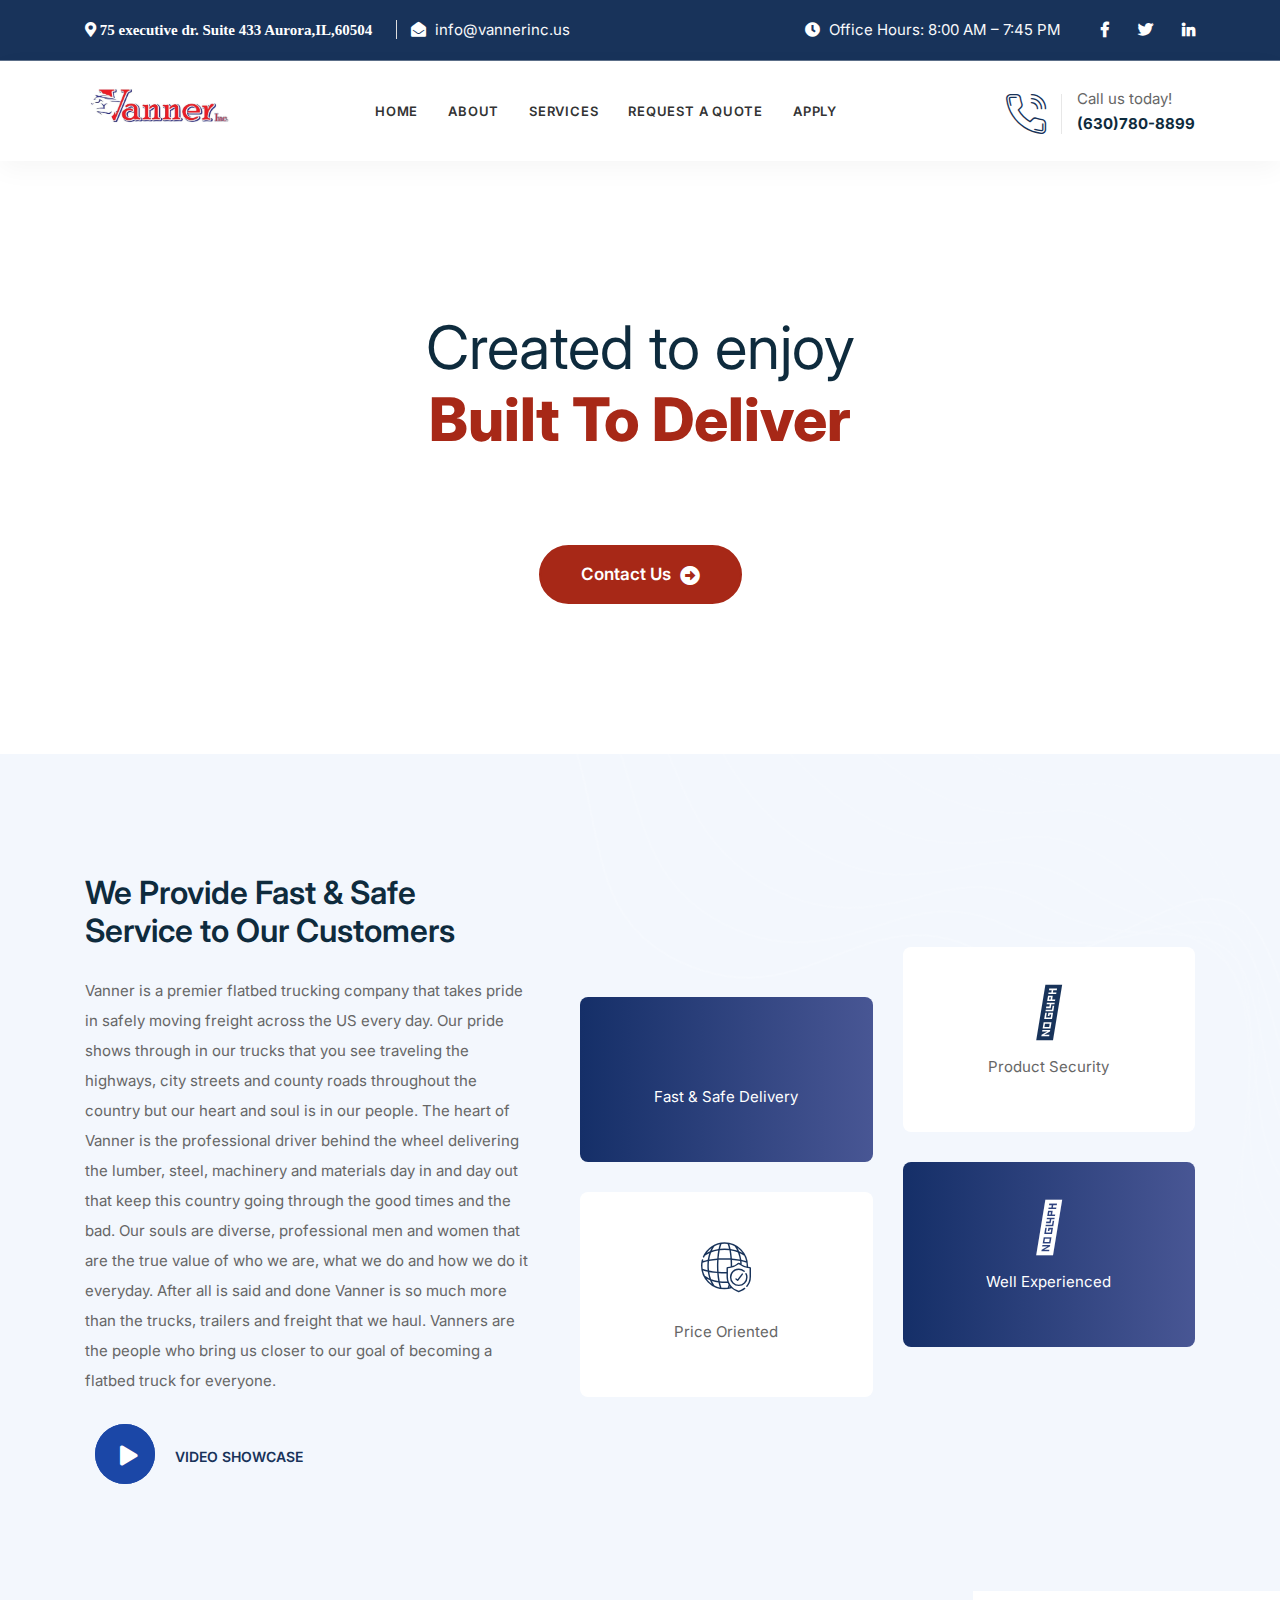
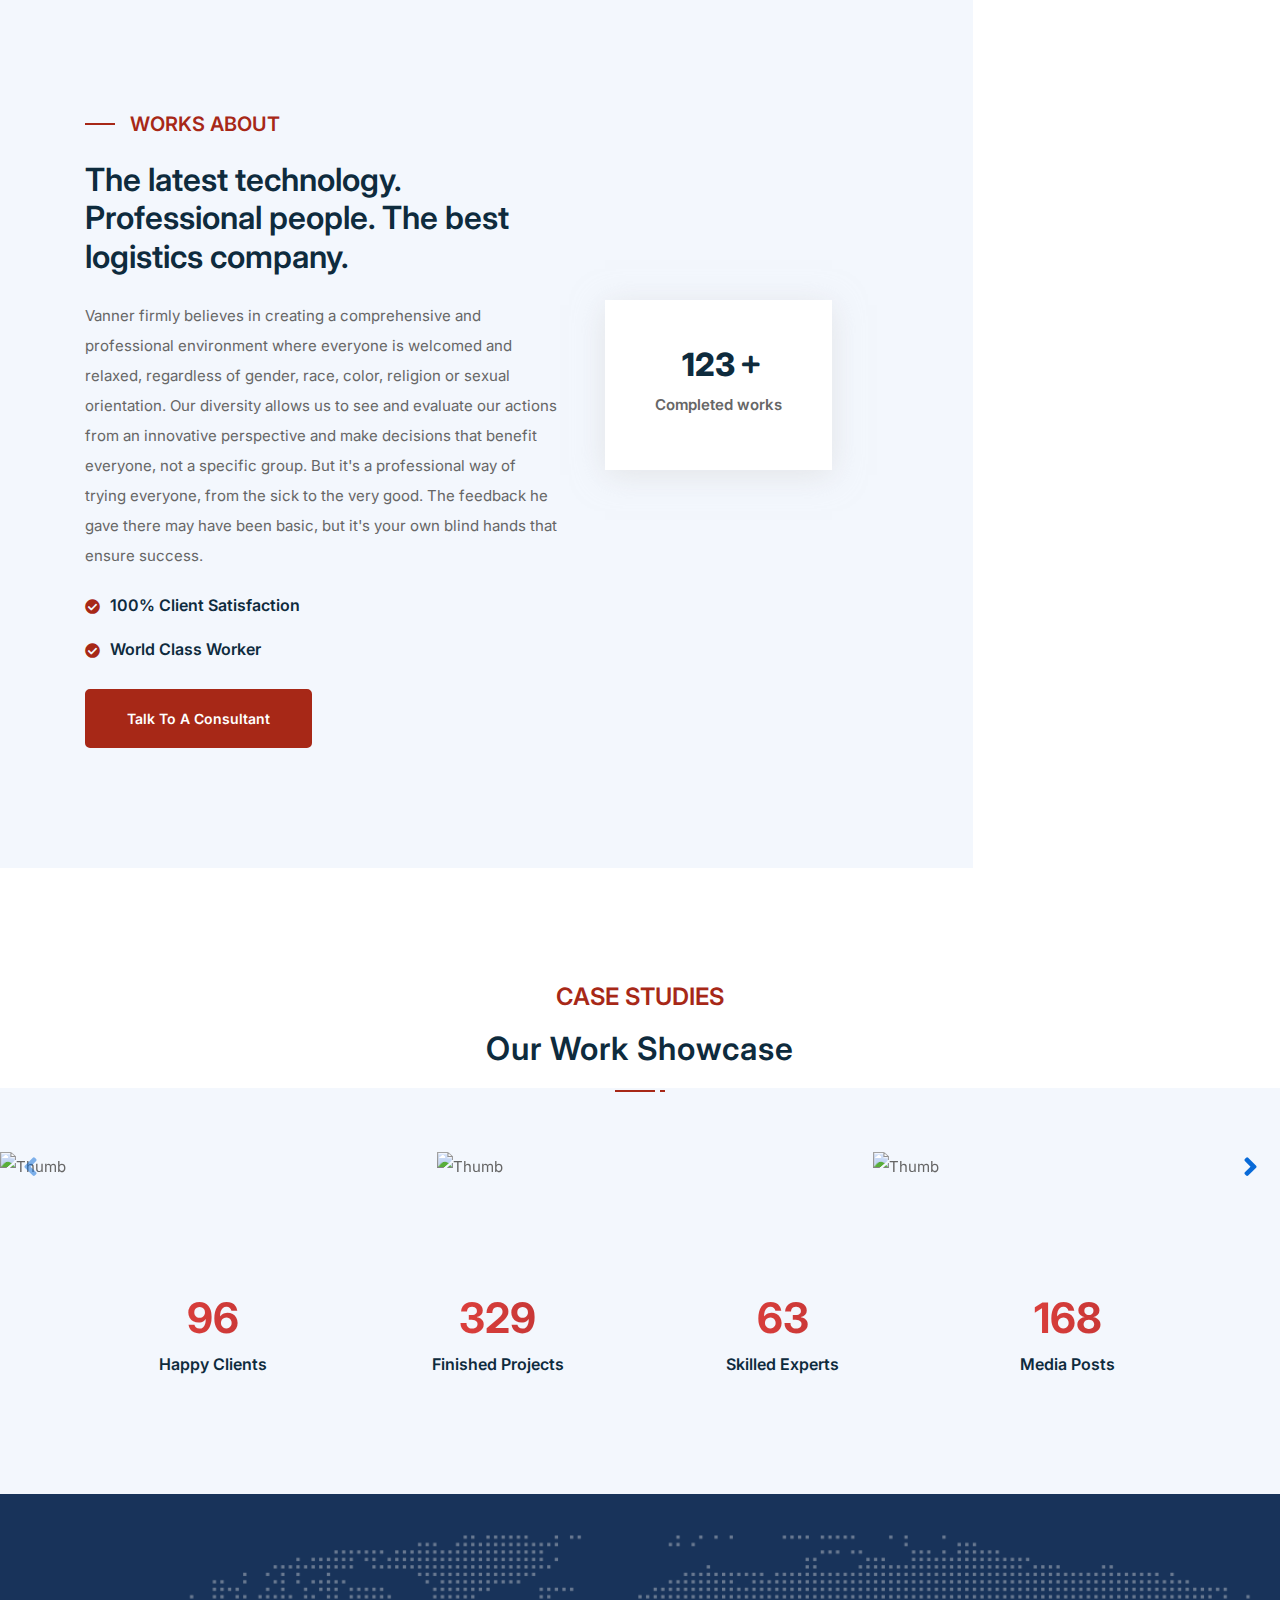
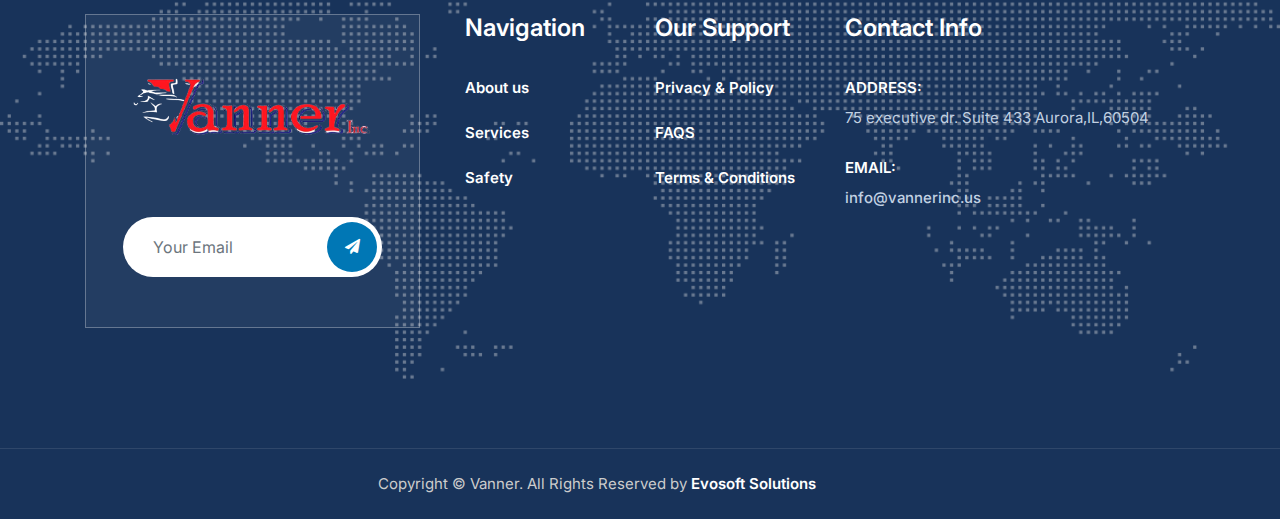
==== index.html @ 4e772a65 "footer" ====
<!DOCTYPE html>
<html lang="en">
  <head>
    <!-- ========== Meta Tags ========== -->
    <meta charset="utf-8" />
    <meta http-equiv="X-UA-Compatible" content="IE=edge" />
    <meta name="viewport" content="width=device-width, initial-scale=1" />
    <meta
      name="description"
      content="At Vanner, we are building long-term, fruitful partnerships that ensure the growth and progress of everyone. We offer plain contracts and leases that allow you to take ownership of your own well-maintained premium trucks and trailers."
    />

    <!-- ========== Page Title ========== -->
    <title>Vanner - Transport and Logistics</title>

    <!-- ========== Favicon Icon ========== -->
    <link
      rel="shortcut icon"
      href="/source/assets/img/favicon.jpg"
      type="image/x-icon"
    />

    <!-- Icons -->
    <script
      src="https://kit.fontawesome.com/0ca3153d0b.js"
      crossorigin="anonymous"
      defer
    ></script>

    <!-- ========== Start Stylesheet ========== -->
    <link href="/source/assets/css/bootstrap.min.css" rel="stylesheet" />
    <link href="/source/assets/css/font-awesome.min.css" rel="stylesheet" />
    <link href="/source/assets/css/themify-icons.css" rel="stylesheet" />
    <link href="/source/assets/css/flaticon-set.css" rel="stylesheet" />
    <link href="/source/assets/css/magnific-popup.css" rel="stylesheet" />
    <link href="/source/assets/css/owl.carousel.min.css" rel="stylesheet" />
    <link
      href="/source/assets/css/owl.theme.default.min.css"
      rel="stylesheet"
    />
    <link href="/source/assets/css/animate.css" rel="stylesheet" />
    <link href="/source/assets/css/bootsnav.css" rel="stylesheet" />
    <link href="/source/style.css" rel="stylesheet" />
    <link href="/source/assets/css/responsive.css" rel="stylesheet" />
    <!-- ========== End Stylesheet ========== -->

    <!-- HTML5 shim and Respond.js for IE8 support of HTML5 elements and media queries -->
    <!-- WARNING: Respond.js doesn't work if you view the page via file:// -->
    <!--[if lt IE 9]>
      <script src="assets/js/html5/html5shiv.min.js"></script>
      <script src="assets/js/html5/respond.min.js"></script>
    <![endif]-->
  </head>

  <body>
    <!-- Preloader Start -->
    <div class="se-pre-con"></div>
    <!-- Preloader Ends -->

    <!-- Start Header Top 
    ============================================= -->
    <div class="top-bar-area inc-pad bg-theme text-light">
      <div class="container">
        <div class="row align-center">
          <div class="col-lg-6 info">
            <ul>
              <li>
                <i class="fas fa-map-marker-alt">
                  75 executive dr. Suite 433 Aurora,IL,60504</i
                >
              </li>
              <li><i class="fas fa-envelope-open"></i> info@vannerinc.us</li>
            </ul>
          </div>
          <div class="col-lg-6 text-right item-flex">
            <div class="info">
              <ul>
                <li>
                  <i class="fas fa-clock"></i> Office Hours: 8:00 AM – 7:45 PM
                </li>
              </ul>
            </div>
            <div class="social">
              <ul>
                <li>
                  <a href="#">
                    <i class="fab fa-facebook-f"></i>
                  </a>
                </li>
                <li>
                  <a href="#">
                    <i class="fab fa-twitter"></i>
                  </a>
                </li>
                <li>
                  <a href="#">
                    <i class="fab fa-linkedin-in"></i>
                  </a>
                </li>
              </ul>
            </div>
          </div>
        </div>
      </div>
    </div>
    <!-- End Header Top -->

    <!-- Header 
    ============================================= -->
    <header id="home">
      <!-- Start Navigation -->
      <nav class="navbar navbar-default active-border navbar-sticky bootsnav">
        <div class="container">
          <!-- Start Atribute Navigation -->
          <div class="attr-nav inc-border">
            <ul>
              <li class="contact">
                <i class="flaticon-telephone"></i>
                <p>Call us today! <strong>(630)780-8899</strong></p>
              </li>
            </ul>
          </div>
          <!-- End Atribute Navigation -->

          <!-- Start Header Navigation -->
          <div class="navbar-header">
            <button
              type="button"
              class="navbar-toggle"
              data-toggle="collapse"
              data-target="#navbar-menu"
            >
              <i class="fa fa-bars"></i>
            </button>
            <a class="navbar-brand" href="index.html">
              <img
                width="150px"
                src="/source/assets/img/logo.jpg"
                class="logo"
                alt="Logo"
              />
            </a>
          </div>
          <!-- End Header Navigation -->

          <!-- Collect the nav links, forms, and other content for toggling -->
          <div class="collapse navbar-collapse" id="navbar-menu">
            <ul
              class="nav navbar-nav navbar-center"
              data-in="fadeInDown"
              data-out="fadeOutUp"
            >
              <li>
                <a href="#">Home</a>
              </li>
              <li>
                <a href="#">About</a>
              </li>
              <li>
                <a href="#">Services</a>
              </li>
              <li>
                <a href="#">Request A Quote</a>
              </li>
              <li>
                <a href="contact.html">Apply</a>
              </li>
            </ul>
          </div>
          <!-- /.navbar-collapse -->
        </div>
      </nav>
      <!-- End Navigation -->
    </header>
    <!-- End Header -->

    <!-- Start Banner 
    ============================================= -->
    <div class="banner-area header auto-height text-color bg-gray inc-shape">
      <div class="item">
        <div class="container">
          <div class="align-bottom">
            <div class="col-md-6 offset-md-3">
              <div class="content align-bottom">
                <h2 class="wow fadeInDown">
                  Created to enjoy
                  <strong>Built To Deliver</strong>
                </h2>
                <p class="wow fadeInLeft header--text">
                  The Best Transportation Solutions provider in US Coasts. This
                  is Vanner.
                </p>
                <a
                  class="btn circle btn-theme effect btn-md wow fadeInUp"
                  href="#"
                  >Contact Us <i class="fas fa-arrow-alt-circle-right"></i
                ></a>
              </div>
            </div>
          </div>
        </div>
      </div>
    </div>
    <!-- End Banner -->

    <!-- Star About Area
    ============================================= -->
    <!-- <div class="about-area inc-shape default-padding">
      <div class="container">
        <div class="row">
          <div class="col-lg-6">
            <div class="thumb">
              <img src="assets/img/800x600.png" alt="Thumb" />
              <img src="assets/img/800x600.png" alt="Thumb" />
              <div class="overlay">
                <div class="content">
                  <h4>20 years of experience</h4>
                </div>
              </div>
            </div>
          </div>
          <div class="col-lg-5 offset-lg-1 info">
            <h2>We Help IT Companies Scale Engineering Capacity</h2>
            <p>
              Dissuade ecstatic and properly saw entirely sir why laughter
              endeavor. In on my jointure horrible margaret suitable he followed
              speedily. Indeed vanity excuse or mr lovers of on. By offer scale
              an stuff. Blush be sorry no sight sang lose.
            </p>
            <ul>
              <li>
                <div class="icon">
                  <i class="flaticon-certification"></i>
                </div>
                <div class="info">
                  <h4>Certified Company</h4>
                  <p>
                    Assurance yet bed was improving furniture man. Distrusts
                    delighted she listening.
                  </p>
                </div>
              </li>
              <li>
                <div class="icon">
                  <i class="flaticon-award-star-with-olive-branches"></i>
                </div>
                <div class="info">
                  <h4>Award Ceremony</h4>
                  <p>
                    Assurance yet bed was improving furniture man. Distrusts
                    delighted she listening mrs extensive.
                  </p>
                </div>
              </li>
            </ul>
            <div class="author">
              <div class="signature">
                <img src="assets/img/signature.png" alt="signature" />
              </div>
              <div class="intro">
                <h5>Spark Moun</h5>
                <span>Chairman & Founder Techa</span>
              </div>
            </div>
          </div>
        </div>
      </div>
    </div> -->
    <!-- End About Area -->

    <!-- Start Features 
    ============================================= -->
    <div class="features-area overflow-hidden bg-gray default-padding">
      <!-- Fixed Shpae  -->
      <div class="fixed-shape shape left bottom">
        <img src="/source/assets/img/shape/3.png" alt="Shape" />
      </div>
      <!-- End Fixed Shpae  -->
      <div class="container">
        <div class="row align-center">
          <div class="col-lg-5 why-us">
            <h2>We Provide Fast & Safe Service to Our Customers</h2>
            <p>
              Vanner is a premier flatbed trucking company that takes pride in
              safely moving freight across the US every day. Our pride shows
              through in our trucks that you see traveling the highways, city
              streets and county roads throughout the country but our heart and
              soul is in our people. The heart of Vanner is the professional
              driver behind the wheel delivering the lumber, steel, machinery
              and materials day in and day out that keep this country going
              through the good times and the bad. Our souls are diverse,
              professional men and women that are the true value of who we are,
              what we do and how we do it everyday. After all is said and done
              Vanner is so much more than the trucks, trailers and freight that
              we haul. Vanners are the people who bring us closer to our goal of
              becoming a flatbed truck for everyone.
            </p>
            <a
              class="popup-youtube theme relative video-play-button"
              href="https://www.youtube.com/watch?v=owhuBrGIOsE"
            >
              <i class="fa fa-play"></i> <span>Video Showcase</span>
            </a>
          </div>
          <div class="col-lg-7 features-box text-center">
            <div class="row">
              <!-- Item Grid -->
              <div class="col-lg-6 col-md-6 item-grid">
                <!-- Single Item -->
                <div class="item">
                  <i class="fa-solid fa-car-side"></i>
                  <p>Fast & Safe Delivery</p>
                </div>
                <!-- End Single Item -->
                <!-- Single Item -->
                <div class="item">
                  <i class="flaticon-globe-grid"></i>
                  <p>Price Oriented</p>
                </div>
                <!-- End Single Item -->
              </div>
              <!-- End Item Grid -->

              <!-- Item Grid -->
              <div class="col-lg-6 col-md-6 item-grid">
                <!-- Single Item -->
                <div class="item">
                  <i class="fa-solid fa-lock"></i>
                  <p>Product Security</p>
                </div>
                <!-- End Single Item -->
                <!-- Single Item -->
                <div class="item">
                  <i class="fa-solid fa-thumbs-up"></i>
                  <p>Well Experienced</p>
                </div>
                <!-- End Single Item -->
              </div>
              <!-- End Item Grid -->
            </div>
          </div>
        </div>
      </div>
    </div>
    <!-- End Features Area -->

    <!-- Start Works About 
    ============================================= -->
    <div class="works-about-area overflow-hidden">
      <div class="container">
        <div class="works-about-items default-padding">
          <div class="row align-center">
            <div class="col-lg-6 info">
              <h5>Works About</h5>
              <h2>
                The latest technology. Professional people. The best logistics
                company.
              </h2>
              <p>
                Vanner firmly believes in creating a comprehensive and
                professional environment where everyone is welcomed and relaxed,
                regardless of gender, race, color, religion or sexual
                orientation. Our diversity allows us to see and evaluate our
                actions from an innovative perspective and make decisions that
                benefit everyone, not a specific group. But it's a professional
                way of trying everyone, from the sick to the very good. The
                feedback he gave there may have been basic, but it's your own
                blind hands that ensure success.
              </p>
              <ul>
                <li>
                  <h5>100% Client Satisfaction</h5>
                </li>
                <li>
                  <h5>World Class Worker</h5>
                </li>
              </ul>
              <a class="btn btn-theme effect btn-sm">Talk to a consultant</a>
            </div>
            <div class="col-lg-6">
              <div class="thumb">
                <img
                  src="https://images.pexels.com/photos/7006166/pexels-photo-7006166.jpeg?auto=compress&cs=tinysrgb&w=1260&h=750&dpr=1"
                  alt="Thumb"
                />
                <div class="fun-fact">
                  <div class="timer" data-to="875" data-speed="5000"></div>
                  <span class="medium">Completed works</span>
                </div>
              </div>
            </div>
          </div>
        </div>
      </div>
    </div>
    <!-- End Works About Area -->

    <!-- Start Quick Contact Area
    ============================================= -->
    <!-- <div class="quick-contact-area half-bg default-padding-top">
      <div class="container">
        <div
          class="quick-contact-items shadow dark bg-cover text-light"
          style="background-image: url(/source/assets/img/2440x1578.png)"
        >
          <div class="row align-center">
            <div class="col-lg-8">
              <h5>Need help?</h5>
              <h2>
                Easy solutions for all <strong>difficult IT problems</strong>,
                keep business safe & ensure high availability.
              </h2>
            </div>
            <div class="col-lg-4 text-right">
              <a class="btn btn-light effect btn-md">Contact Us</a>
            </div>
          </div>
        </div>
      </div>
    </div> -->
    <!-- End Quick Contact Area -->

    <!-- Start Case Studies Area
    ============================================= -->
    <div class="case-studies-area half-bg default-padding-top">
      <div class="container">
        <div class="row">
          <div class="col-lg-8 offset-lg-2">
            <div class="site-heading text-center">
              <h4>Case Studies</h4>
              <h2>Our Work Showcase</h2>
            </div>
          </div>
        </div>
      </div>
      <div class="container-fill">
        <div class="case-carousel owl-carousel owl-theme">
          <div class="item">
            <div class="thumb">
              <img
                src="https://images.pexels.com/photos/7541350/pexels-photo-7541350.jpeg?auto=compress&cs=tinysrgb&w=1600"
                alt="Thumb"
              />
            </div>
          </div>

          <div class="item">
            <div class="thumb">
              <img
                src="https://images.pexels.com/photos/7006144/pexels-photo-7006144.jpeg?auto=compress&cs=tinysrgb&w=1260&h=750&dpr=1"
                alt="Thumb"
              />
            </div>
          </div>

          <div class="item">
            <div class="thumb">
              <img
                src="https://images.pexels.com/photos/6720551/pexels-photo-6720551.jpeg?auto=compress&cs=tinysrgb&w=1600"
                alt="Thumb"
              />
            </div>
          </div>

          <div class="item">
            <div class="thumb">
              <img
                src="https://images.pexels.com/photos/7019604/pexels-photo-7019604.jpeg?auto=compress&cs=tinysrgb&w=1260&h=750&dpr=1"
                alt="Thumb"
              />
            </div>
          </div>
        </div>
      </div>
    </div>
    <!-- End Case Studies Area -->

    <!-- Start Fun Factor Area
    ============================================= -->
    <div class="fun-factor-area overflow-hidden">
      <div class="container">
        <div class="fun-fact-items default-padding text-center">
          <div class="row">
            <div class="col-lg-3 col-md-6 item">
              <div class="fun-fact">
                <div class="timer" data-to="687" data-speed="5000">687</div>
                <span class="medium">Happy Clients</span>
              </div>
            </div>
            <div class="col-lg-3 col-md-6 item">
              <div class="fun-fact">
                <div class="timer" data-to="2348" data-speed="5000">2348</div>
                <span class="medium">Finished Projects</span>
              </div>
            </div>
            <div class="col-lg-3 col-md-6 item">
              <div class="fun-fact">
                <div class="timer" data-to="450" data-speed="5000">450</div>
                <span class="medium">Skilled Experts</span>
              </div>
            </div>
            <div class="col-lg-3 col-md-6 item">
              <div class="fun-fact">
                <div class="timer" data-to="1200" data-speed="5000">1200</div>
                <span class="medium">Media Posts</span>
              </div>
            </div>
          </div>
        </div>
      </div>
    </div>
    <!-- End Fun Factor Area -->

    <!-- Start Footer 
    ============================================= -->
    <footer class="bg-dark text-light">
      <!-- Fixed Shape -->
      <div class="fixed-shape">
        <img src="/source/assets/img/map.svg" alt="Shape" />
      </div>
      <!-- Fixed Shape -->
      <div class="container">
        <div class="f-items default-padding">
          <div class="row">
            <div class="col-lg-4 col-md-6 item">
              <div class="f-item about">
                <img src="/source/assets/img/remove-bg-logo.png" alt="Logo" />
                <form action="#">
                  <input
                    type="email"
                    placeholder="Your Email"
                    class="form-control"
                    name="email"
                  />
                  <button type="submit">
                    <i class="fa fa-paper-plane"></i>
                  </button>
                </form>
              </div>
            </div>
            <div class="col-lg-2 col-md-6 item">
              <div class="f-item link">
                <h4 class="widget-title">Navigation</h4>
                <ul>
                  <li>
                    <a href="#">About us</a>
                  </li>
                  <li>
                    <a href="#">Services</a>
                  </li>
                  <li>
                    <a href="#">Safety</a>
                  </li>
                </ul>
              </div>
            </div>
            <div class="col-lg-2 col-md-6 item">
              <div class="f-item link">
                <h4 class="widget-title">Our Support</h4>
                <ul>
                  <li>
                    <a href="#">Privacy & Policy</a>
                  </li>
                  <li>
                    <a href="#">FAQS</a>
                  </li>
                  <li>
                    <a href="#">Terms & Conditions</a>
                  </li>
                </ul>
              </div>
            </div>

            <div class="col-lg-4 col-md-6 item">
              <div class="f-item">
                <h4 class="widget-title">Contact Info</h4>
                <div class="address">
                  <ul>
                    <li>
                      <strong>Address:</strong>
                      75 executive dr. Suite 433 Aurora,IL,60504
                    </li>
                    <li>
                      <strong>Email:</strong>
                      <a href="mailto:info@validtheme.com">
                        info@vannerinc.us</a
                      >
                    </li>
                  </ul>
                </div>
              </div>
            </div>
          </div>
        </div>
      </div>
      <!-- Start Footer Bottom -->
      <div class="footer-bottom">
        <div class="container">
          <div class="podfooter">
            <div class="col-md-6 offset-md-3">
              <p>
                Copyright &copy;  Vanner. All Rights Reserved by  <a target="_blank" href="https://evosoft-solutions.com/">Evosoft Solutions</a>
              </p>
            </div>
          </div>
        </div>
      </div>
      <!-- End Footer Bottom -->
    </footer>
    <!-- End Footer -->

    <!-- jQuery Frameworks
    ============================================= -->
    <script src="/source/assets/js/jquery-1.12.4.min.js"></script>
    <script src="/source/assets/js/popper.min.js"></script>
    <script src="/source/assets/js/bootstrap.min.js"></script>
    <script src="/source/assets/js/equal-height.min.js"></script>
    <script src="/source/assets/js/jquery.appear.js"></script>
    <script src="/source/assets/js/jquery.easing.min.js"></script>
    <script src="/source/assets/js/jquery.magnific-popup.min.js"></script>
    <script src="/source/assets/js/modernizr.custom.13711.js"></script>
    <script src="/source/assets/js/owl.carousel.min.js"></script>
    <script src="/source/assets/js/wow.min.js"></script>
    <script src="/source/assets/js/progress-bar.min.js"></script>
    <script src="/source/assets/js/isotope.pkgd.min.js"></script>
    <script src="/source/assets/js/imagesloaded.pkgd.min.js"></script>
    <script src="/source/assets/js/count-to.js"></script>
    <script src="/source/assets/js/YTPlayer.min.js"></script>
    <script src="/source/assets/js/jquery.nice-select.min.js"></script>
    <script src="/source/assets/js/bootsnav.js"></script>
    <script src="/source/assets/js/main.js"></script>
  </body>
</html>
---- source/assets/css/themify-icons.css ----
@font-face {
	font-family: 'themify';
	src:url('../fonts/themify.eot?-fvbane');
	src:url('../fonts/themify.eot?#iefix-fvbane') format('embedded-opentype'),
		url('../fonts/themify.woff?-fvbane') format('woff'),
		url('../fonts/themify.ttf?-fvbane') format('truetype'),
		url('../fonts/themify.svg?-fvbane#themify') format('svg');
	font-weight: normal;
	font-style: normal;
}

[class^="ti-"], [class*=" ti-"] {
	font-family: 'themify';
	speak: none;
	font-style: normal;
	font-weight: normal;
	font-variant: normal;
	text-transform: none;
	line-height: 1;

	/* Better Font Rendering =========== */
	-webkit-font-smoothing: antialiased;
	-moz-osx-font-smoothing: grayscale;
}

.ti-wand:before {
	content: "\e600";
}
.ti-volume:before {
	content: "\e601";
}
.ti-user:before {
	content: "\e602";
}
.ti-unlock:before {
	content: "\e603";
}
.ti-unlink:before {
	content: "\e604";
}
.ti-trash:before {
	content: "\e605";
}
.ti-thought:before {
	content: "\e606";
}
.ti-target:before {
	content: "\e607";
}
.ti-tag:before {
	content: "\e608";
}
.ti-tablet:before {
	content: "\e609";
}
.ti-star:before {
	content: "\e60a";
}
.ti-spray:before {
	content: "\e60b";
}
.ti-signal:before {
	content: "\e60c";
}
.ti-shopping-cart:before {
	content: "\e60d";
}
.ti-shopping-cart-full:before {
	content: "\e60e";
}
.ti-settings:before {
	content: "\e60f";
}
.ti-search:before {
	content: "\e610";
}
.ti-zoom-in:before {
	content: "\e611";
}
.ti-zoom-out:before {
	content: "\e612";
}
.ti-cut:before {
	content: "\e613";
}
.ti-ruler:before {
	content: "\e614";
}
.ti-ruler-pencil:before {
	content: "\e615";
}
.ti-ruler-alt:before {
	content: "\e616";
}
.ti-bookmark:before {
	content: "\e617";
}
.ti-bookmark-alt:before {
	content: "\e618";
}
.ti-reload:before {
	content: "\e619";
}
.ti-plus:before {
	content: "\e61a";
}
.ti-pin:before {
	content: "\e61b";
}
.ti-pencil:before {
	content: "\e61c";
}
.ti-pencil-alt:before {
	content: "\e61d";
}
.ti-paint-roller:before {
	content: "\e61e";
}
.ti-paint-bucket:before {
	content: "\e61f";
}
.ti-na:before {
	content: "\e620";
}
.ti-mobile:before {
	content: "\e621";
}
.ti-minus:before {
	content: "\e622";
}
.ti-medall:before {
	content: "\e623";
}
.ti-medall-alt:before {
	content: "\e624";
}
.ti-marker:before {
	content: "\e625";
}
.ti-marker-alt:before {
	content: "\e626";
}
.ti-arrow-up:before {
	content: "\e627";
}
.ti-arrow-right:before {
	content: "\e628";
}
.ti-arrow-left:before {
	content: "\e629";
}
.ti-arrow-down:before {
	content: "\e62a";
}
.ti-lock:before {
	content: "\e62b";
}
.ti-location-arrow:before {
	content: "\e62c";
}
.ti-link:before {
	content: "\e62d";
}
.ti-layout:before {
	content: "\e62e";
}
.ti-layers:before {
	content: "\e62f";
}
.ti-layers-alt:before {
	content: "\e630";
}
.ti-key:before {
	content: "\e631";
}
.ti-import:before {
	content: "\e632";
}
.ti-image:before {
	content: "\e633";
}
.ti-heart:before {
	content: "\e634";
}
.ti-heart-broken:before {
	content: "\e635";
}
.ti-hand-stop:before {
	content: "\e636";
}
.ti-hand-open:before {
	content: "\e637";
}
.ti-hand-drag:before {
	content: "\e638";
}
.ti-folder:before {
	content: "\e639";
}
.ti-flag:before {
	content: "\e63a";
}
.ti-flag-alt:before {
	content: "\e63b";
}
.ti-flag-alt-2:before {
	content: "\e63c";
}
.ti-eye:before {
	content: "\e63d";
}
.ti-export:before {
	content: "\e63e";
}
.ti-exchange-vertical:before {
	content: "\e63f";
}
.ti-desktop:before {
	content: "\e640";
}
.ti-cup:before {
	content: "\e641";
}
.ti-crown:before {
	content: "\e642";
}
.ti-comments:before {
	content: "\e643";
}
.ti-comment:before {
	content: "\e644";
}
.ti-comment-alt:before {
	content: "\e645";
}
.ti-close:before {
	content: "\e646";
}
.ti-clip:before {
	content: "\e647";
}
.ti-angle-up:before {
	content: "\e648";
}
.ti-angle-right:before {
	content: "\e649";
}
.ti-angle-left:before {
	content: "\e64a";
}
.ti-angle-down:before {
	content: "\e64b";
}
.ti-check:before {
	content: "\e64c";
}
.ti-check-box:before {
	content: "\e64d";
}
.ti-camera:before {
	content: "\e64e";
}
.ti-announcement:before {
	content: "\e64f";
}
.ti-brush:before {
	content: "\e650";
}
.ti-briefcase:before {
	content: "\e651";
}
.ti-bolt:before {
	content: "\e652";
}
.ti-bolt-alt:before {
	content: "\e653";
}
.ti-blackboard:before {
	content: "\e654";
}
.ti-bag:before {
	content: "\e655";
}
.ti-move:before {
	content: "\e656";
}
.ti-arrows-vertical:before {
	content: "\e657";
}
.ti-arrows-horizontal:before {
	content: "\e658";
}
.ti-fullscreen:before {
	content: "\e659";
}
.ti-arrow-top-right:before {
	content: "\e65a";
}
.ti-arrow-top-left:before {
	content: "\e65b";
}
.ti-arrow-circle-up:before {
	content: "\e65c";
}
.ti-arrow-circle-right:before {
	content: "\e65d";
}
.ti-arrow-circle-left:before {
	content: "\e65e";
}
.ti-arrow-circle-down:before {
	content: "\e65f";
}
.ti-angle-double-up:before {
	content: "\e660";
}
.ti-angle-double-right:before {
	content: "\e661";
}
.ti-angle-double-left:before {
	content: "\e662";
}
.ti-angle-double-down:before {
	content: "\e663";
}
.ti-zip:before {
	content: "\e664";
}
.ti-world:before {
	content: "\e665";
}
.ti-wheelchair:before {
	content: "\e666";
}
.ti-view-list:before {
	content: "\e667";
}
.ti-view-list-alt:before {
	content: "\e668";
}
.ti-view-grid:before {
	content: "\e669";
}
.ti-uppercase:before {
	content: "\e66a";
}
.ti-upload:before {
	content: "\e66b";
}
.ti-underline:before {
	content: "\e66c";
}
.ti-truck:before {
	content: "\e66d";
}
.ti-timer:before {
	content: "\e66e";
}
.ti-ticket:before {
	content: "\e66f";
}
.ti-thumb-up:before {
	content: "\e670";
}
.ti-thumb-down:before {
	content: "\e671";
}
.ti-text:before {
	content: "\e672";
}
.ti-stats-up:before {
	content: "\e673";
}
.ti-stats-down:before {
	content: "\e674";
}
.ti-split-v:before {
	content: "\e675";
}
.ti-split-h:before {
	content: "\e676";
}
.ti-smallcap:before {
	content: "\e677";
}
.ti-shine:before {
	content: "\e678";
}
.ti-shift-right:before {
	content: "\e679";
}
.ti-shift-left:before {
	content: "\e67a";
}
.ti-shield:before {
	content: "\e67b";
}
.ti-notepad:before {
	content: "\e67c";
}
.ti-server:before {
	content: "\e67d";
}
.ti-quote-right:before {
	content: "\e67e";
}
.ti-quote-left:before {
	content: "\e67f";
}
.ti-pulse:before {
	content: "\e680";
}
.ti-printer:before {
	content: "\e681";
}
.ti-power-off:before {
	content: "\e682";
}
.ti-plug:before {
	content: "\e683";
}
.ti-pie-chart:before {
	content: "\e684";
}
.ti-paragraph:before {
	content: "\e685";
}
.ti-panel:before {
	content: "\e686";
}
.ti-package:before {
	content: "\e687";
}
.ti-music:before {
	content: "\e688";
}
.ti-music-alt:before {
	content: "\e689";
}
.ti-mouse:before {
	content: "\e68a";
}
.ti-mouse-alt:before {
	content: "\e68b";
}
.ti-money:before {
	content: "\e68c";
}
.ti-microphone:before {
	content: "\e68d";
}
.ti-menu:before {
	content: "\e68e";
}
.ti-menu-alt:before {
	content: "\e68f";
}
.ti-map:before {
	content: "\e690";
}
.ti-map-alt:before {
	content: "\e691";
}
.ti-loop:before {
	content: "\e692";
}
.ti-location-pin:before {
	content: "\e693";
}
.ti-list:before {
	content: "\e694";
}
.ti-light-bulb:before {
	content: "\e695";
}
.ti-Italic:before {
	content: "\e696";
}
.ti-info:before {
	content: "\e697";
}
.ti-infinite:before {
	content: "\e698";
}
.ti-id-badge:before {
	content: "\e699";
}
.ti-hummer:before {
	content: "\e69a";
}
.ti-home:before {
	content: "\e69b";
}
.ti-help:before {
	content: "\e69c";
}
.ti-headphone:before {
	content: "\e69d";
}
.ti-harddrives:before {
	content: "\e69e";
}
.ti-harddrive:before {
	content: "\e69f";
}
.ti-gift:before {
	content: "\e6a0";
}
.ti-game:before {
	content: "\e6a1";
}
.ti-filter:before {
	content: "\e6a2";
}
.ti-files:before {
	content: "\e6a3";
}
.ti-file:before {
	content: "\e6a4";
}
.ti-eraser:before {
	content: "\e6a5";
}
.ti-envelope:before {
	content: "\e6a6";
}
.ti-download:before {
	content: "\e6a7";
}
.ti-direction:before {
	content: "\e6a8";
}
.ti-direction-alt:before {
	content: "\e6a9";
}
.ti-dashboard:before {
	content: "\e6aa";
}
.ti-control-stop:before {
	content: "\e6ab";
}
.ti-control-shuffle:before {
	content: "\e6ac";
}
.ti-control-play:before {
	content: "\e6ad";
}
.ti-control-pause:before {
	content: "\e6ae";
}
.ti-control-forward:before {
	content: "\e6af";
}
.ti-control-backward:before {
	content: "\e6b0";
}
.ti-cloud:before {
	content: "\e6b1";
}
.ti-cloud-up:before {
	content: "\e6b2";
}
.ti-cloud-down:before {
	content: "\e6b3";
}
.ti-clipboard:before {
	content: "\e6b4";
}
.ti-car:before {
	content: "\e6b5";
}
.ti-calendar:before {
	content: "\e6b6";
}
.ti-book:before {
	content: "\e6b7";
}
.ti-bell:before {
	content: "\e6b8";
}
.ti-basketball:before {
	content: "\e6b9";
}
.ti-bar-chart:before {
	content: "\e6ba";
}
.ti-bar-chart-alt:before {
	content: "\e6bb";
}
.ti-back-right:before {
	content: "\e6bc";
}
.ti-back-left:before {
	content: "\e6bd";
}
.ti-arrows-corner:before {
	content: "\e6be";
}
.ti-archive:before {
	content: "\e6bf";
}
.ti-anchor:before {
	content: "\e6c0";
}
.ti-align-right:before {
	content: "\e6c1";
}
.ti-align-left:before {
	content: "\e6c2";
}
.ti-align-justify:before {
	content: "\e6c3";
}
.ti-align-center:before {
	content: "\e6c4";
}
.ti-alert:before {
	content: "\e6c5";
}
.ti-alarm-clock:before {
	content: "\e6c6";
}
.ti-agenda:before {
	content: "\e6c7";
}
.ti-write:before {
	content: "\e6c8";
}
.ti-window:before {
	content: "\e6c9";
}
.ti-widgetized:before {
	content: "\e6ca";
}
.ti-widget:before {
	content: "\e6cb";
}
.ti-widget-alt:before {
	content: "\e6cc";
}
.ti-wallet:before {
	content: "\e6cd";
}
.ti-video-clapper:before {
	content: "\e6ce";
}
.ti-video-camera:before {
	content: "\e6cf";
}
.ti-vector:before {
	content: "\e6d0";
}
.ti-themify-logo:before {
	content: "\e6d1";
}
.ti-themify-favicon:before {
	content: "\e6d2";
}
.ti-themify-favicon-alt:before {
	content: "\e6d3";
}
.ti-support:before {
	content: "\e6d4";
}
.ti-stamp:before {
	content: "\e6d5";
}
.ti-split-v-alt:before {
	content: "\e6d6";
}
.ti-slice:before {
	content: "\e6d7";
}
.ti-shortcode:before {
	content: "\e6d8";
}
.ti-shift-right-alt:before {
	content: "\e6d9";
}
.ti-shift-left-alt:before {
	content: "\e6da";
}
.ti-ruler-alt-2:before {
	content: "\e6db";
}
.ti-receipt:before {
	content: "\e6dc";
}
.ti-pin2:before {
	content: "\e6dd";
}
.ti-pin-alt:before {
	content: "\e6de";
}
.ti-pencil-alt2:before {
	content: "\e6df";
}
.ti-palette:before {
	content: "\e6e0";
}
.ti-more:before {
	content: "\e6e1";
}
.ti-more-alt:before {
	content: "\e6e2";
}
.ti-microphone-alt:before {
	content: "\e6e3";
}
.ti-magnet:before {
	content: "\e6e4";
}
.ti-line-double:before {
	content: "\e6e5";
}
.ti-line-dotted:before {
	content: "\e6e6";
}
.ti-line-dashed:before {
	content: "\e6e7";
}
.ti-layout-width-full:before {
	content: "\e6e8";
}
.ti-layout-width-default:before {
	content: "\e6e9";
}
.ti-layout-width-default-alt:before {
	content: "\e6ea";
}
.ti-layout-tab:before {
	content: "\e6eb";
}
.ti-layout-tab-window:before {
	content: "\e6ec";
}
.ti-layout-tab-v:before {
	content: "\e6ed";
}
.ti-layout-tab-min:before {
	content: "\e6ee";
}
.ti-layout-slider:before {
	content: "\e6ef";
}
.ti-layout-slider-alt:before {
	content: "\e6f0";
}
.ti-layout-sidebar-right:before {
	content: "\e6f1";
}
.ti-layout-sidebar-none:before {
	content: "\e6f2";
}
.ti-layout-sidebar-left:before {
	content: "\e6f3";
}
.ti-layout-placeholder:before {
	content: "\e6f4";
}
.ti-layout-menu:before {
	content: "\e6f5";
}
.ti-layout-menu-v:before {
	content: "\e6f6";
}
.ti-layout-menu-separated:before {
	content: "\e6f7";
}
.ti-layout-menu-full:before {
	content: "\e6f8";
}
.ti-layout-media-right-alt:before {
	content: "\e6f9";
}
.ti-layout-media-right:before {
	content: "\e6fa";
}
.ti-layout-media-overlay:before {
	content: "\e6fb";
}
.ti-layout-media-overlay-alt:before {
	content: "\e6fc";
}
.ti-layout-media-overlay-alt-2:before {
	content: "\e6fd";
}
.ti-layout-media-left-alt:before {
	content: "\e6fe";
}
.ti-layout-media-left:before {
	content: "\e6ff";
}
.ti-layout-media-center-alt:before {
	content: "\e700";
}
.ti-layout-media-center:before {
	content: "\e701";
}
.ti-layout-list-thumb:before {
	content: "\e702";
}
.ti-layout-list-thumb-alt:before {
	content: "\e703";
}
.ti-layout-list-post:before {
	content: "\e704";
}
.ti-layout-list-large-image:before {
	content: "\e705";
}
.ti-layout-line-solid:before {
	content: "\e706";
}
.ti-layout-grid4:before {
	content: "\e707";
}
.ti-layout-grid3:before {
	content: "\e708";
}
.ti-layout-grid2:before {
	content: "\e709";
}
.ti-layout-grid2-thumb:before {
	content: "\e70a";
}
.ti-layout-cta-right:before {
	content: "\e70b";
}
.ti-layout-cta-left:before {
	content: "\e70c";
}
.ti-layout-cta-center:before {
	content: "\e70d";
}
.ti-layout-cta-btn-right:before {
	content: "\e70e";
}
.ti-layout-cta-btn-left:before {
	content: "\e70f";
}
.ti-layout-column4:before {
	content: "\e710";
}
.ti-layout-column3:before {
	content: "\e711";
}
.ti-layout-column2:before {
	content: "\e712";
}
.ti-layout-accordion-separated:before {
	content: "\e713";
}
.ti-layout-accordion-merged:before {
	content: "\e714";
}
.ti-layout-accordion-list:before {
	content: "\e715";
}
.ti-ink-pen:before {
	content: "\e716";
}
.ti-info-alt:before {
	content: "\e717";
}
.ti-help-alt:before {
	content: "\e718";
}
.ti-headphone-alt:before {
	content: "\e719";
}
.ti-hand-point-up:before {
	content: "\e71a";
}
.ti-hand-point-right:before {
	content: "\e71b";
}
.ti-hand-point-left:before {
	content: "\e71c";
}
.ti-hand-point-down:before {
	content: "\e71d";
}
.ti-gallery:before {
	content: "\e71e";
}
.ti-face-smile:before {
	content: "\e71f";
}
.ti-face-sad:before {
	content: "\e720";
}
.ti-credit-card:before {
	content: "\e721";
}
.ti-control-skip-forward:before {
	content: "\e722";
}
.ti-control-skip-backward:before {
	content: "\e723";
}
.ti-control-record:before {
	content: "\e724";
}
.ti-control-eject:before {
	content: "\e725";
}
.ti-comments-smiley:before {
	content: "\e726";
}
.ti-brush-alt:before {
	content: "\e727";
}
.ti-youtube:before {
	content: "\e728";
}
.ti-vimeo:before {
	content: "\e729";
}
.ti-twitter:before {
	content: "\e72a";
}
.ti-time:before {
	content: "\e72b";
}
.ti-tumblr:before {
	content: "\e72c";
}
.ti-skype:before {
	content: "\e72d";
}
.ti-share:before {
	content: "\e72e";
}
.ti-share-alt:before {
	content: "\e72f";
}
.ti-rocket:before {
	content: "\e730";
}
.ti-pinterest:before {
	content: "\e731";
}
.ti-new-window:before {
	content: "\e732";
}
.ti-microsoft:before {
	content: "\e733";
}
.ti-list-ol:before {
	content: "\e734";
}
.ti-linkedin:before {
	content: "\e735";
}
.ti-layout-sidebar-2:before {
	content: "\e736";
}
.ti-layout-grid4-alt:before {
	content: "\e737";
}
.ti-layout-grid3-alt:before {
	content: "\e738";
}
.ti-layout-grid2-alt:before {
	content: "\e739";
}
.ti-layout-column4-alt:before {
	content: "\e73a";
}
.ti-layout-column3-alt:before {
	content: "\e73b";
}
.ti-layout-column2-alt:before {
	content: "\e73c";
}
.ti-instagram:before {
	content: "\e73d";
}
.ti-google:before {
	content: "\e73e";
}
.ti-github:before {
	content: "\e73f";
}
.ti-flickr:before {
	content: "\e740";
}
.ti-facebook:before {
	content: "\e741";
}
.ti-dropbox:before {
	content: "\e742";
}
.ti-dribbble:before {
	content: "\e743";
}
.ti-apple:before {
	content: "\e744";
}
.ti-android:before {
	content: "\e745";
}
.ti-save:before {
	content: "\e746";
}
.ti-save-alt:before {
	content: "\e747";
}
.ti-yahoo:before {
	content: "\e748";
}
.ti-wordpress:before {
	content: "\e749";
}
.ti-vimeo-alt:before {
	content: "\e74a";
}
.ti-twitter-alt:before {
	content: "\e74b";
}
.ti-tumblr-alt:before {
	content: "\e74c";
}
.ti-trello:before {
	content: "\e74d";
}
.ti-stack-overflow:before {
	content: "\e74e";
}
.ti-soundcloud:before {
	content: "\e74f";
}
.ti-sharethis:before {
	content: "\e750";
}
.ti-sharethis-alt:before {
	content: "\e751";
}
.ti-reddit:before {
	content: "\e752";
}
.ti-pinterest-alt:before {
	content: "\e753";
}
.ti-microsoft-alt:before {
	content: "\e754";
}
.ti-linux:before {
	content: "\e755";
}
.ti-jsfiddle:before {
	content: "\e756";
}
.ti-joomla:before {
	content: "\e757";
}
.ti-html5:before {
	content: "\e758";
}
.ti-flickr-alt:before {
	content: "\e759";
}
.ti-email:before {
	content: "\e75a";
}
.ti-drupal:before {
	content: "\e75b";
}
.ti-dropbox-alt:before {
	content: "\e75c";
}
.ti-css3:before {
	content: "\e75d";
}
.ti-rss:before {
	content: "\e75e";
}
.ti-rss-alt:before {
	content: "\e75f";
}
---- source/assets/css/flaticon-set.css ----
/*
    Flaticon icon font: Flaticon
    Creation date: 08/09/2018 00:19
    */

@font-face {
  font-family: "Flaticon";
  src: url("../fonts/Flaticon.eot");
  src: url("../fonts/Flaticon.eot?#iefix") format("embedded-opentype"),
       url("../fonts/Flaticon.woff") format("woff"),
       url("../fonts/Flaticon.ttf") format("truetype"),
       url("../fonts/Flaticon.svg#Flaticon") format("svg");
  font-weight: normal;
  font-style: normal;
}

@media screen and (-webkit-min-device-pixel-ratio:0) {
  @font-face {
    font-family: "Flaticon";
    src: url("./Flaticon.svg#Flaticon") format("svg");
  }
}

[class^="flaticon-"]:before, [class*=" flaticon-"]:before,
[class^="flaticon-"]:after, [class*=" flaticon-"]:after {   
  font-family: Flaticon;
  speak: none;
  font-style: normal;
  font-weight: normal;
  font-variant: normal;
  text-transform: none;
  line-height: 1;

  /* Better Font Rendering =========== */
  -webkit-font-smoothing: antialiased;
  -moz-osx-font-smoothing: grayscale;
}

.flaticon-medal:before { content: "\f100"; }
.flaticon-certification:before { content: "\f101"; }
.flaticon-trophy:before { content: "\f102"; }
.flaticon-award-star-with-olive-branches:before { content: "\f103"; }
.flaticon-award-medal-of-number-one-with-olive-branches:before { content: "\f104"; }
.flaticon-cogwheel:before { content: "\f105"; }
.flaticon-customer-service:before { content: "\f106"; }
.flaticon-maintenance:before { content: "\f107"; }
.flaticon-cloud-computing:before { content: "\f108"; }
.flaticon-cloud-computing-1:before { content: "\f109"; }
.flaticon-cloud-storage:before { content: "\f10a"; }
.flaticon-cyber-security:before { content: "\f10b"; }
.flaticon-cyber-security-1:before { content: "\f10c"; }
.flaticon-globe-grid:before { content: "\f10d"; }
.flaticon-backup:before { content: "\f10e"; }
.flaticon-backup-1:before { content: "\f10f"; }
.flaticon-backup-2:before { content: "\f110"; }
.flaticon-select:before { content: "\f111"; }
.flaticon-technical-support:before { content: "\f112"; }
.flaticon-tools:before { content: "\f113"; }
.flaticon-interview:before { content: "\f114"; }
.flaticon-meeting:before { content: "\f115"; }
.flaticon-video-call:before { content: "\f116"; }
.flaticon-plan:before { content: "\f117"; }
.flaticon-strategy:before { content: "\f118"; }
.flaticon-sketch:before { content: "\f119"; }
.flaticon-help:before { content: "\f11a"; }
.flaticon-gear:before { content: "\f11b"; }
.flaticon-secure-data:before { content: "\f11c"; }
.flaticon-secure:before { content: "\f11d"; }
.flaticon-firewall:before { content: "\f11e"; }
.flaticon-firewall-1:before { content: "\f11f"; }
.flaticon-firewall-2:before { content: "\f120"; }
.flaticon-implement:before { content: "\f121"; }
.flaticon-analytics:before { content: "\f122"; }
.flaticon-analysis-1:before { content: "\f123"; }
.flaticon-research:before { content: "\f124"; }
.flaticon-reduction:before { content: "\f125"; }
.flaticon-risk:before { content: "\f126"; }
.flaticon-location:before { content: "\f127"; }
.flaticon-pin:before { content: "\f128"; }
.flaticon-email-1:before { content: "\f129"; }
.flaticon-email:before { content: "\f12a"; }
.flaticon-call:before { content: "\f12b"; }
.flaticon-telephone:before { content: "\f12c"; }
.flaticon-apple:before { content: "\f12d"; }
.flaticon-apple-1:before { content: "\f12e"; }
.flaticon-google-play:before { content: "\f12f"; }
.flaticon-google-play-1:before { content: "\f130"; }
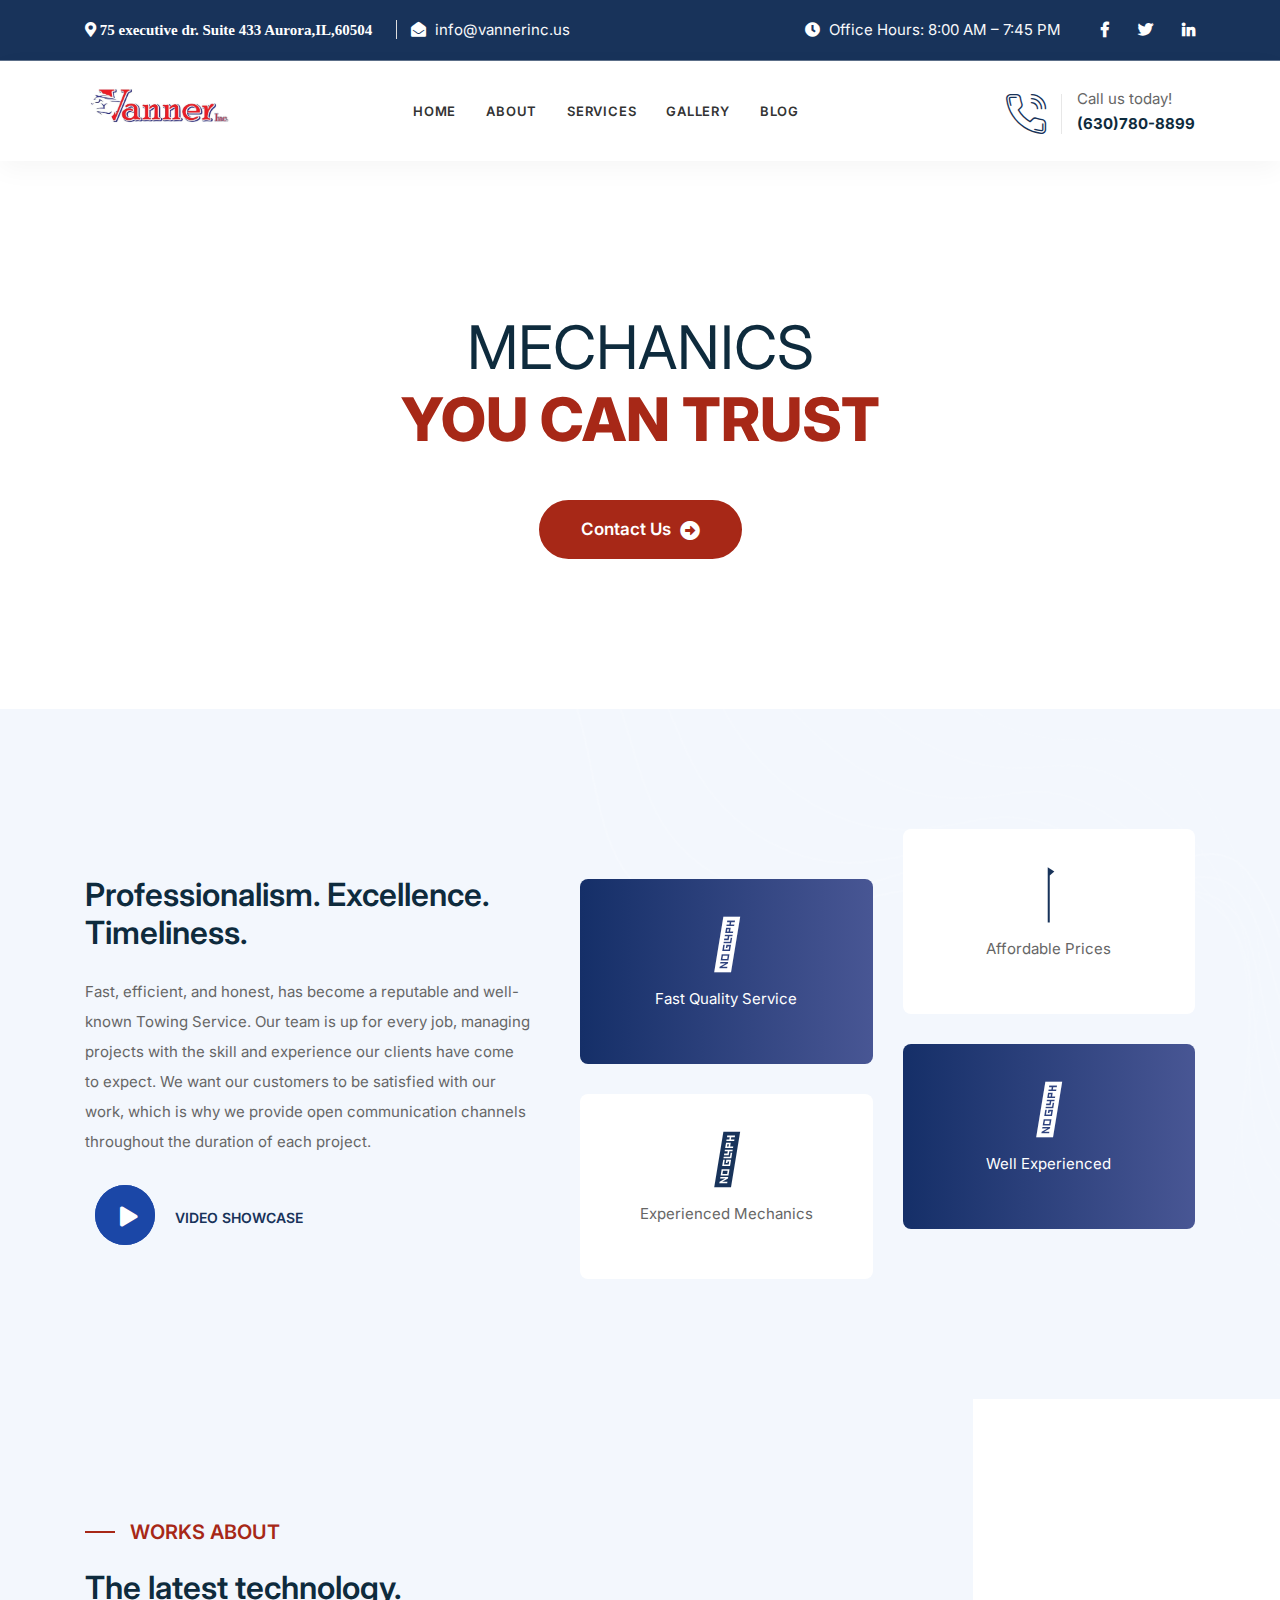
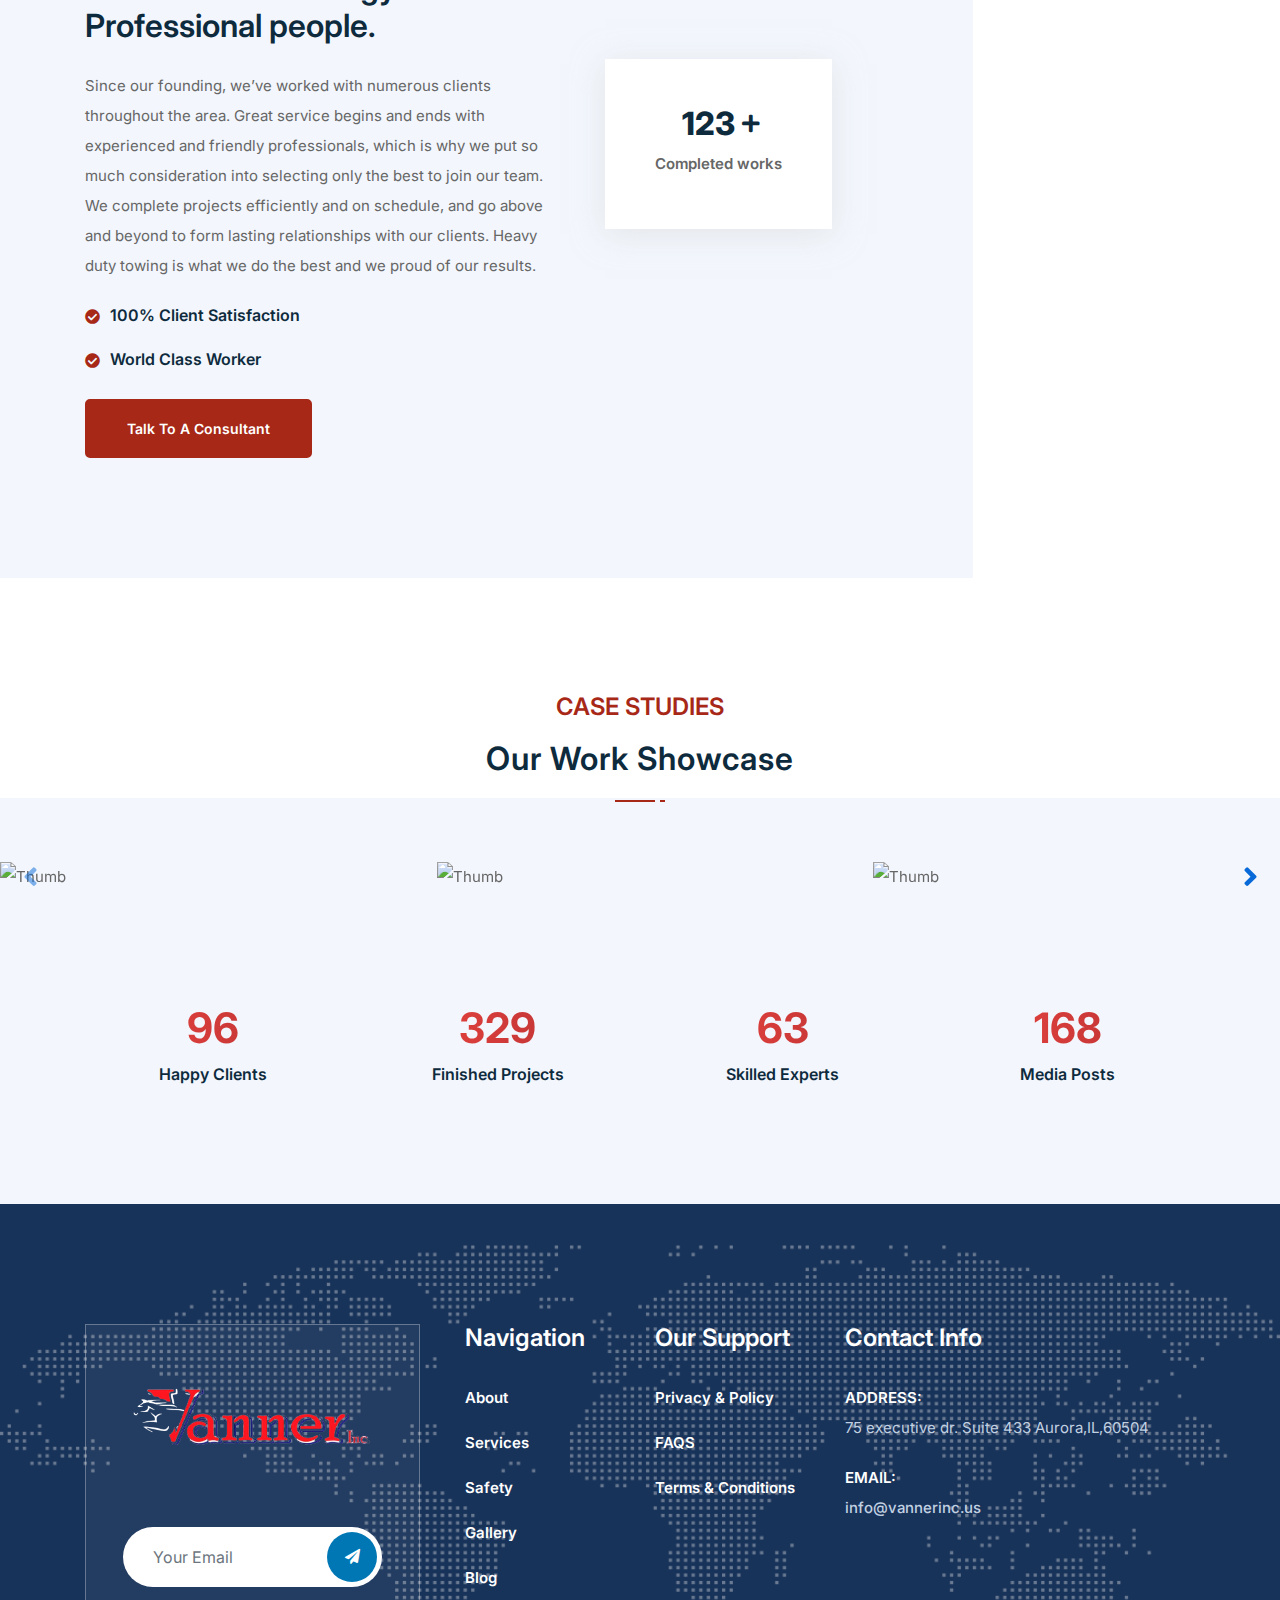
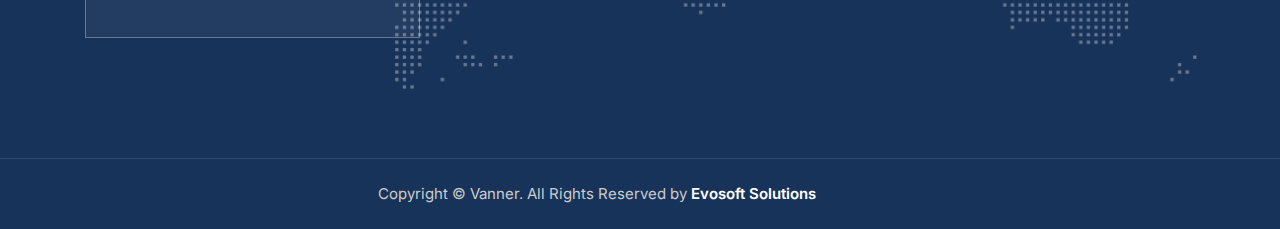
==== commit d7bac38b: "text" ====
--- a/index.html
+++ b/index.html
@@ -160,10 +160,10 @@
                 <a href="#">Services</a>
               </li>
               <li>
-                <a href="#">Request A Quote</a>
+                <a href="#">Gallery</a>
               </li>
               <li>
-                <a href="contact.html">Apply</a>
+                <a href="#">Blog</a>
               </li>
             </ul>
           </div>
@@ -183,13 +183,13 @@
             <div class="col-md-6 offset-md-3">
               <div class="content align-bottom">
                 <h2 class="wow fadeInDown">
-                  Created to enjoy
-                  <strong>Built To Deliver</strong>
+                  MECHANICS
+                  <strong>YOU CAN TRUST</strong>
                 </h2>
-                <p class="wow fadeInLeft header--text">
+                <!-- <p class="wow fadeInLeft header--text">
                   The Best Transportation Solutions provider in US Coasts. This
                   is Vanner.
-                </p>
+                </p> -->
                 <a
                   class="btn circle btn-theme effect btn-md wow fadeInUp"
                   href="#"
@@ -203,71 +203,6 @@
     </div>
     <!-- End Banner -->
 
-    <!-- Star About Area
-    ============================================= -->
-    <!-- <div class="about-area inc-shape default-padding">
-      <div class="container">
-        <div class="row">
-          <div class="col-lg-6">
-            <div class="thumb">
-              <img src="assets/img/800x600.png" alt="Thumb" />
-              <img src="assets/img/800x600.png" alt="Thumb" />
-              <div class="overlay">
-                <div class="content">
-                  <h4>20 years of experience</h4>
-                </div>
-              </div>
-            </div>
-          </div>
-          <div class="col-lg-5 offset-lg-1 info">
-            <h2>We Help IT Companies Scale Engineering Capacity</h2>
-            <p>
-              Dissuade ecstatic and properly saw entirely sir why laughter
-              endeavor. In on my jointure horrible margaret suitable he followed
-              speedily. Indeed vanity excuse or mr lovers of on. By offer scale
-              an stuff. Blush be sorry no sight sang lose.
-            </p>
-            <ul>
-              <li>
-                <div class="icon">
-                  <i class="flaticon-certification"></i>
-                </div>
-                <div class="info">
-                  <h4>Certified Company</h4>
-                  <p>
-                    Assurance yet bed was improving furniture man. Distrusts
-                    delighted she listening.
-                  </p>
-                </div>
-              </li>
-              <li>
-                <div class="icon">
-                  <i class="flaticon-award-star-with-olive-branches"></i>
-                </div>
-                <div class="info">
-                  <h4>Award Ceremony</h4>
-                  <p>
-                    Assurance yet bed was improving furniture man. Distrusts
-                    delighted she listening mrs extensive.
-                  </p>
-                </div>
-              </li>
-            </ul>
-            <div class="author">
-              <div class="signature">
-                <img src="assets/img/signature.png" alt="signature" />
-              </div>
-              <div class="intro">
-                <h5>Spark Moun</h5>
-                <span>Chairman & Founder Techa</span>
-              </div>
-            </div>
-          </div>
-        </div>
-      </div>
-    </div> -->
-    <!-- End About Area -->
-
     <!-- Start Features 
     ============================================= -->
     <div class="features-area overflow-hidden bg-gray default-padding">
@@ -279,21 +214,14 @@
       <div class="container">
         <div class="row align-center">
           <div class="col-lg-5 why-us">
-            <h2>We Provide Fast & Safe Service to Our Customers</h2>
+            <h2>Professionalism. Excellence. Timeliness.</h2>
             <p>
-              Vanner is a premier flatbed trucking company that takes pride in
-              safely moving freight across the US every day. Our pride shows
-              through in our trucks that you see traveling the highways, city
-              streets and county roads throughout the country but our heart and
-              soul is in our people. The heart of Vanner is the professional
-              driver behind the wheel delivering the lumber, steel, machinery
-              and materials day in and day out that keep this country going
-              through the good times and the bad. Our souls are diverse,
-              professional men and women that are the true value of who we are,
-              what we do and how we do it everyday. After all is said and done
-              Vanner is so much more than the trucks, trailers and freight that
-              we haul. Vanners are the people who bring us closer to our goal of
-              becoming a flatbed truck for everyone.
+              Fast, efficient, and honest, has become a reputable and well-known
+              Towing Service. Our team is up for every job, managing projects
+              with the skill and experience our clients have come to expect. We
+              want our customers to be satisfied with our work, which is why we
+              provide open communication channels throughout the duration of
+              each project.
             </p>
             <a
               class="popup-youtube theme relative video-play-button"
@@ -308,14 +236,14 @@
               <div class="col-lg-6 col-md-6 item-grid">
                 <!-- Single Item -->
                 <div class="item">
-                  <i class="fa-solid fa-car-side"></i>
-                  <p>Fast & Safe Delivery</p>
+                  <i class="fa-solid fa-clock"></i>
+                  <p>Fast Quality Service</p>
                 </div>
                 <!-- End Single Item -->
                 <!-- Single Item -->
                 <div class="item">
-                  <i class="flaticon-globe-grid"></i>
-                  <p>Price Oriented</p>
+                  <i class="fa-solid fa-wrench"></i>
+                  <p>Experienced Mechanics</p>
                 </div>
                 <!-- End Single Item -->
               </div>
@@ -325,8 +253,8 @@
               <div class="col-lg-6 col-md-6 item-grid">
                 <!-- Single Item -->
                 <div class="item">
-                  <i class="fa-solid fa-lock"></i>
-                  <p>Product Security</p>
+                  <i class="fa-solid fa-check"></i>
+                  <p>Affordable Prices</p>
                 </div>
                 <!-- End Single Item -->
                 <!-- Single Item -->
@@ -353,19 +281,17 @@
             <div class="col-lg-6 info">
               <h5>Works About</h5>
               <h2>
-                The latest technology. Professional people. The best logistics
-                company.
+                The latest technology. Professional people.
               </h2>
               <p>
-                Vanner firmly believes in creating a comprehensive and
-                professional environment where everyone is welcomed and relaxed,
-                regardless of gender, race, color, religion or sexual
-                orientation. Our diversity allows us to see and evaluate our
-                actions from an innovative perspective and make decisions that
-                benefit everyone, not a specific group. But it's a professional
-                way of trying everyone, from the sick to the very good. The
-                feedback he gave there may have been basic, but it's your own
-                blind hands that ensure success.
+                Since our founding, we’ve worked with numerous clients
+                throughout the area. Great service begins and ends with
+                experienced and friendly professionals, which is why we put so
+                much consideration into selecting only the best to join our
+                team. We complete projects efficiently and on schedule, and go
+                above and beyond to form lasting relationships with our clients.
+                Heavy duty towing is what we do the best and we proud of our
+                results.
               </p>
               <ul>
                 <li>
@@ -543,13 +469,19 @@
                 <h4 class="widget-title">Navigation</h4>
                 <ul>
                   <li>
-                    <a href="#">About us</a>
+                    <a href="#">About</a>
                   </li>
                   <li>
                     <a href="#">Services</a>
                   </li>
                   <li>
                     <a href="#">Safety</a>
+                  </li>
+                  <li>
+                    <a href="#">Gallery</a>
+                  </li>
+                  <li>
+                    <a href="#">Blog</a>
                   </li>
                 </ul>
               </div>
@@ -599,7 +531,10 @@
           <div class="podfooter">
             <div class="col-md-6 offset-md-3">
               <p>
-                Copyright &copy;  Vanner. All Rights Reserved by  <a target="_blank" href="https://evosoft-solutions.com/">Evosoft Solutions</a>
+                Copyright &copy; Vanner. All Rights Reserved by
+                <a target="_blank" href="https://evosoft-solutions.com/"
+                  >Evosoft Solutions</a
+                >
               </p>
             </div>
           </div>
--- a/source/style.css
+++ b/source/style.css
@@ -339,7 +339,7 @@
 }
 
 ::-webkit-scrollbar-thumb {
-  background: #c94242;
+  background: #153e8b;
   border-radius: 8px;
   border: 3px solid #fffefe;
 }
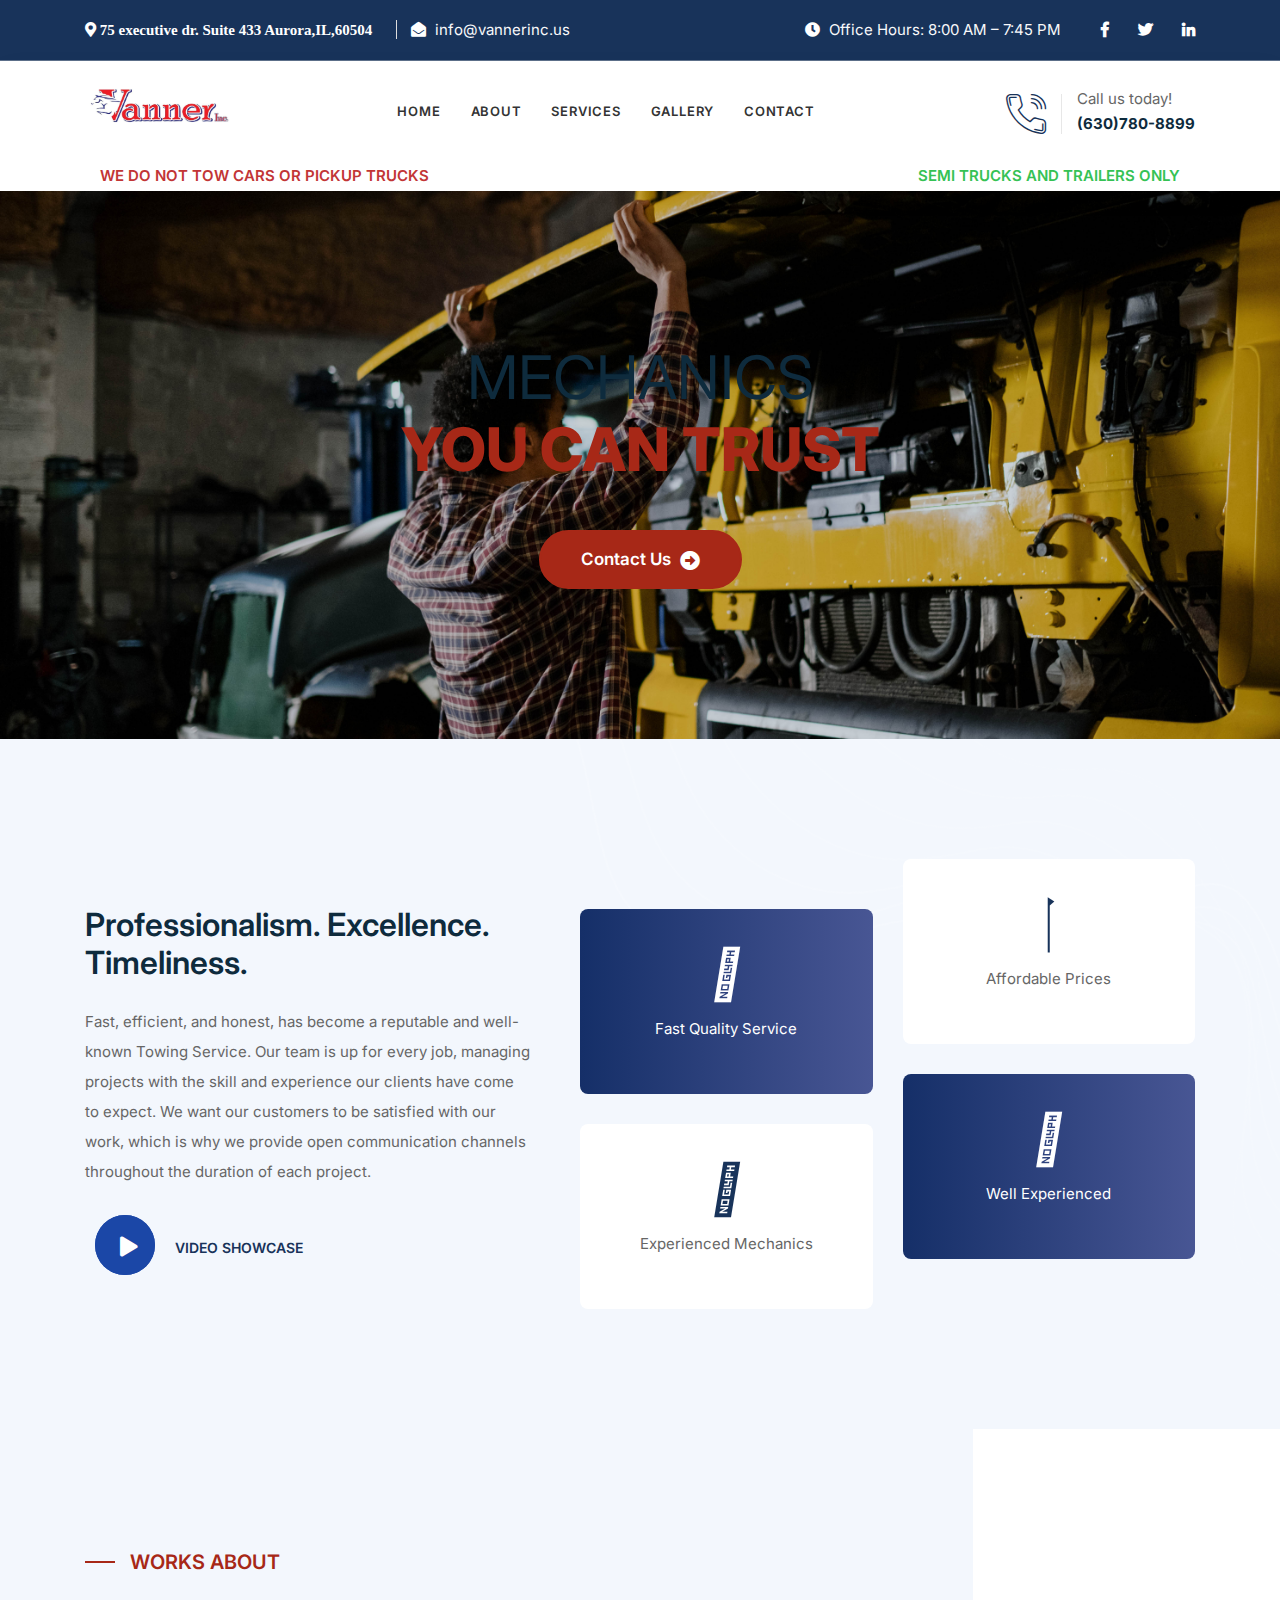
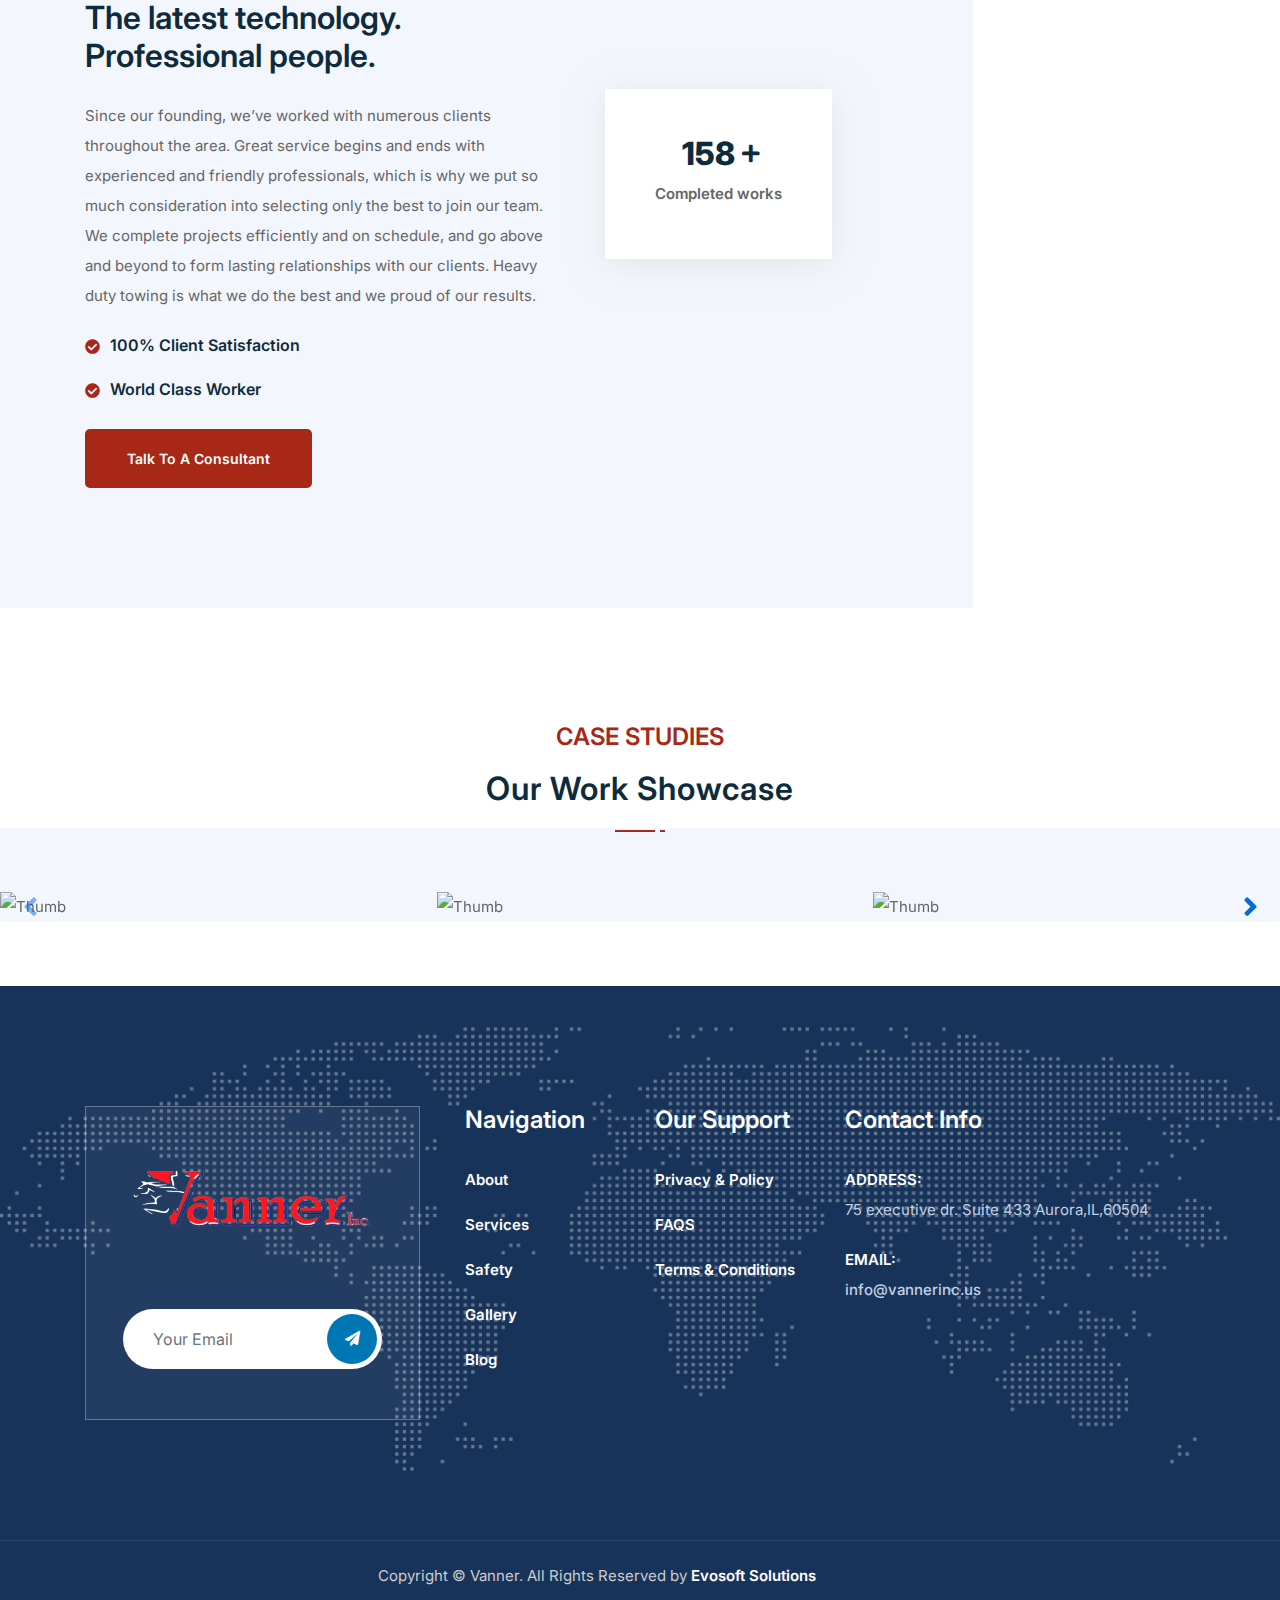
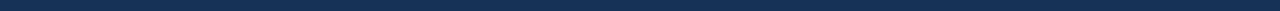
==== commit 73d47169: "commit" ====
--- a/index.html
+++ b/index.html
@@ -154,23 +154,34 @@
                 <a href="#">Home</a>
               </li>
               <li>
-                <a href="#">About</a>
+                <a href="./source/about-us.html">About</a>
               </li>
               <li>
-                <a href="#">Services</a>
+                <a href="./source/services.html">Services</a>
               </li>
               <li>
                 <a href="#">Gallery</a>
               </li>
               <li>
-                <a href="#">Blog</a>
+                <a href="./source/contact.html">Contact</a>
               </li>
             </ul>
           </div>
           <!-- /.navbar-collapse -->
+          <div class="pod_navbar">
+            <div class="container">
+              <div class="pod_content">
+                <div class="pod_text">WE DO NOT TOW CARS OR PICKUP TRUCKS</div>
+    
+                <div class="pod_text2">SEMI TRUCKS AND TRAILERS ONLY</div>
+              </div>
+            </div>
+          </div>
         </div>
       </nav>
       <!-- End Navigation -->
+
+      
     </header>
     <!-- End Header -->
 
@@ -280,9 +291,7 @@
           <div class="row align-center">
             <div class="col-lg-6 info">
               <h5>Works About</h5>
-              <h2>
-                The latest technology. Professional people.
-              </h2>
+              <h2>The latest technology. Professional people.</h2>
               <p>
                 Since our founding, we’ve worked with numerous clients
                 throughout the area. Great service begins and ends with
@@ -401,41 +410,6 @@
     </div>
     <!-- End Case Studies Area -->
 
-    <!-- Start Fun Factor Area
-    ============================================= -->
-    <div class="fun-factor-area overflow-hidden">
-      <div class="container">
-        <div class="fun-fact-items default-padding text-center">
-          <div class="row">
-            <div class="col-lg-3 col-md-6 item">
-              <div class="fun-fact">
-                <div class="timer" data-to="687" data-speed="5000">687</div>
-                <span class="medium">Happy Clients</span>
-              </div>
-            </div>
-            <div class="col-lg-3 col-md-6 item">
-              <div class="fun-fact">
-                <div class="timer" data-to="2348" data-speed="5000">2348</div>
-                <span class="medium">Finished Projects</span>
-              </div>
-            </div>
-            <div class="col-lg-3 col-md-6 item">
-              <div class="fun-fact">
-                <div class="timer" data-to="450" data-speed="5000">450</div>
-                <span class="medium">Skilled Experts</span>
-              </div>
-            </div>
-            <div class="col-lg-3 col-md-6 item">
-              <div class="fun-fact">
-                <div class="timer" data-to="1200" data-speed="5000">1200</div>
-                <span class="medium">Media Posts</span>
-              </div>
-            </div>
-          </div>
-        </div>
-      </div>
-    </div>
-    <!-- End Fun Factor Area -->
 
     <!-- Start Footer 
     ============================================= -->
--- a/source/style.css
+++ b/source/style.css
@@ -903,7 +903,7 @@
 }
 
 .header {
-  background: url('https://images.unsplash.com/photo-1592838064575-70ed626d3a0e?ixlib=rb-1.2.1&ixid=MnwxMjA3fDB8MHxwaG90by1wYWdlfHx8fGVufDB8fHx8&auto=format&fit=crop&w=1718&q=80')
+  background: url('/source/assets/img/background/main.jpeg')
   no-repeat center;
   background-size: 100%;
 }
@@ -1447,6 +1447,28 @@
   border-bottom: 1px solid rgba(255, 255, 255, 0.3);
 }
 
+.pod_navbar {
+  background: #ffffff;
+}
+
+.pod_content {
+  display: flex;
+  justify-content: space-between;
+}
+
+.pod_text {
+  font-family: 'Inter', sans-serif;
+
+  font-weight: 600;
+  color:rgb(194, 53, 53);
+}
+
+.pod_text2 {
+  font-family: 'Inter', sans-serif;
+
+  font-weight: 600;
+  color:rgb(53, 194, 84);
+}
 
 /* ============================================================== 
      # Bradcrumb 
@@ -4355,6 +4377,10 @@
     text-transform: capitalize;
 }
 
+.owl-carousel {
+  margin-bottom: 4rem;
+}
+
 .services-area .services-items.services-carousel .owl-stage-outer {
     padding-bottom: 30px;
 }
@@ -7225,13 +7251,19 @@
 }
 
 .contact-area form button {
-  background: #086AD8;
-  border: none;
+  background: var(--primary);
+  border-radius: 1px solid var(--primary);
   display: inline-block;
   color: #ffffff;
   font-weight: 600;
   padding: 15px 40px;
   border-radius: 5px;
+}
+
+.contact-area form button:hover {
+  background: transparent;
+  border: 1px solid var(--primary);
+  color: var(--primary);
 }
 
 .contact-area form .col-lg-6 {
@@ -7279,12 +7311,12 @@
   content: "";
   height: 3px;
   width: 100%;
-  background: #086AD8;
+  background: var(--primary);
 }
 
 .contact-area .contact-tabs > ul li a.active {
   background: transparent;
-  color: #086AD8;
+  color: var(--primary);
 }
 
 .contact-tabs .tab-content ul li {
@@ -7302,7 +7334,7 @@
   line-height: 80px;
   background: #ffffff;
   border-radius: 63% 37% 30% 70% / 50% 45% 55% 50%;
-  color: #086AD8;
+  color: var(--primary);
   margin-right: 20px;
   box-shadow: 0 5px 30px 0 rgba(214, 215, 216, 0.57);
 }
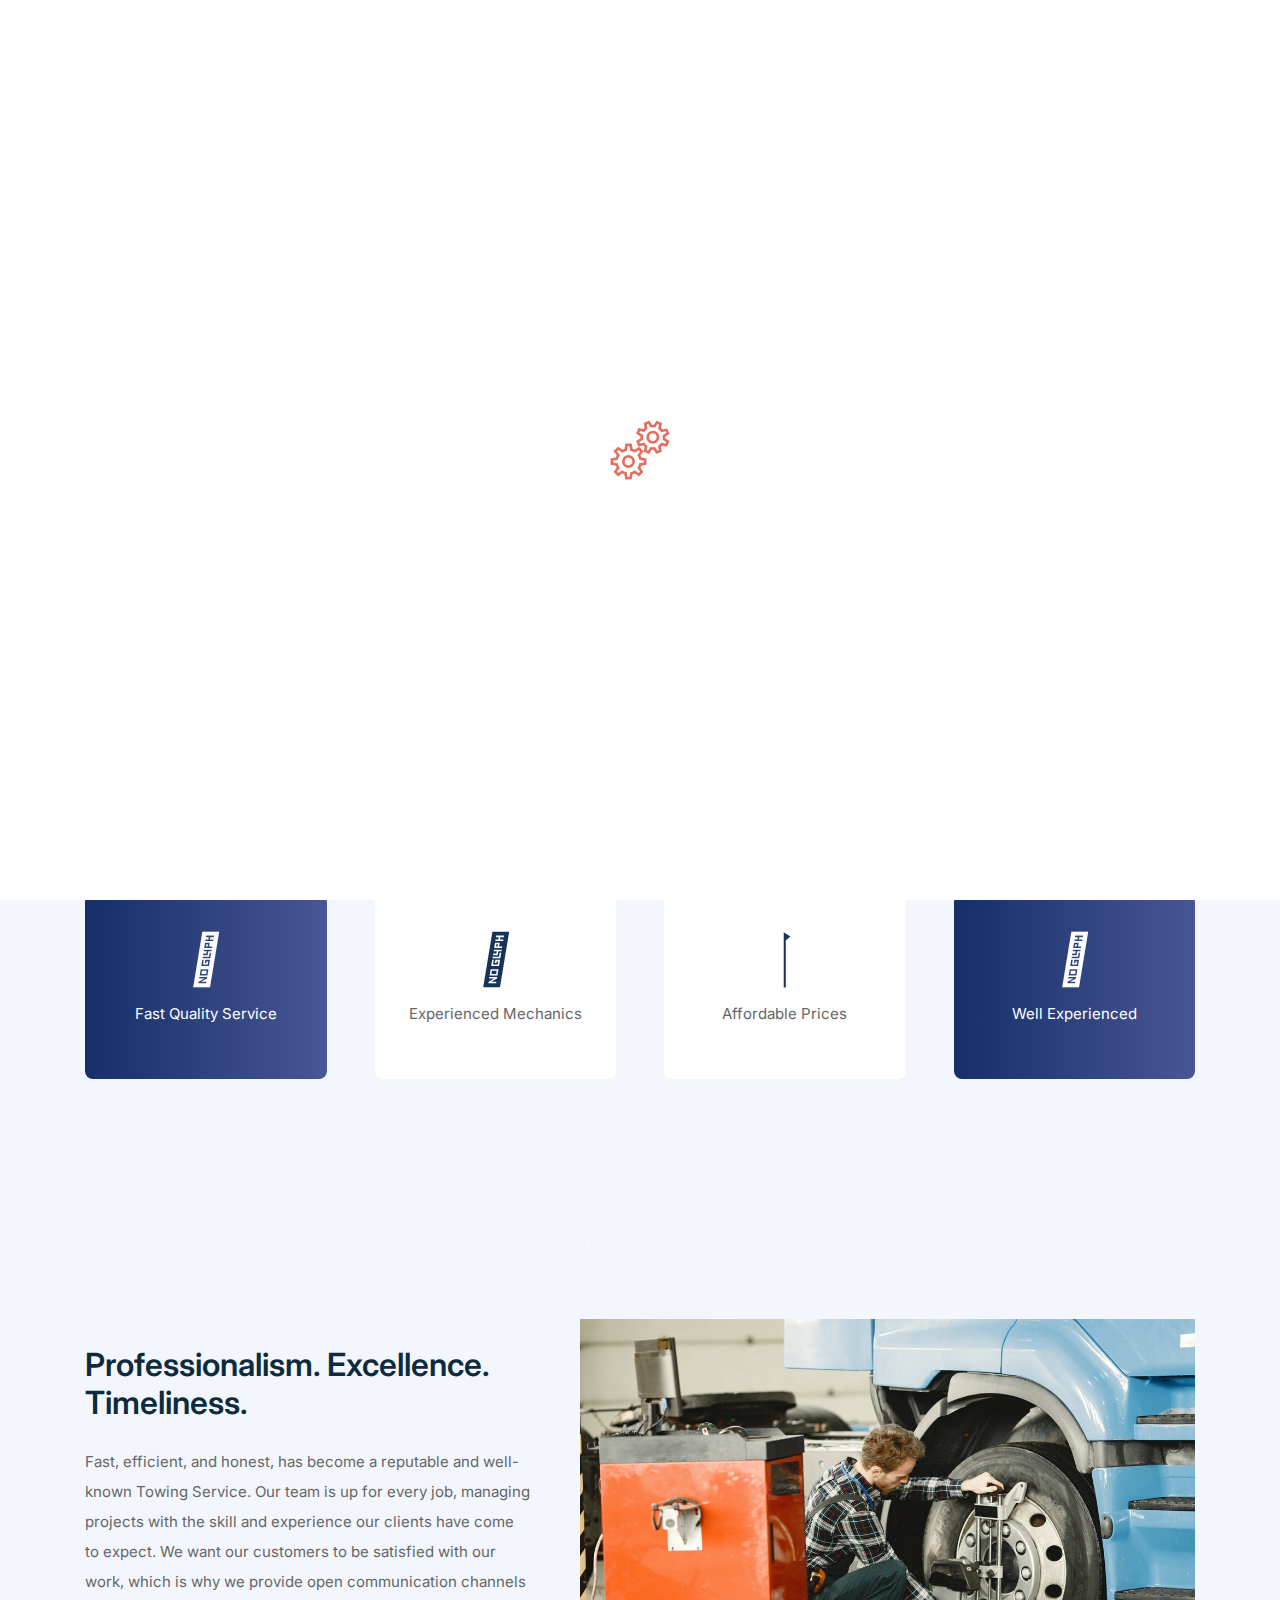
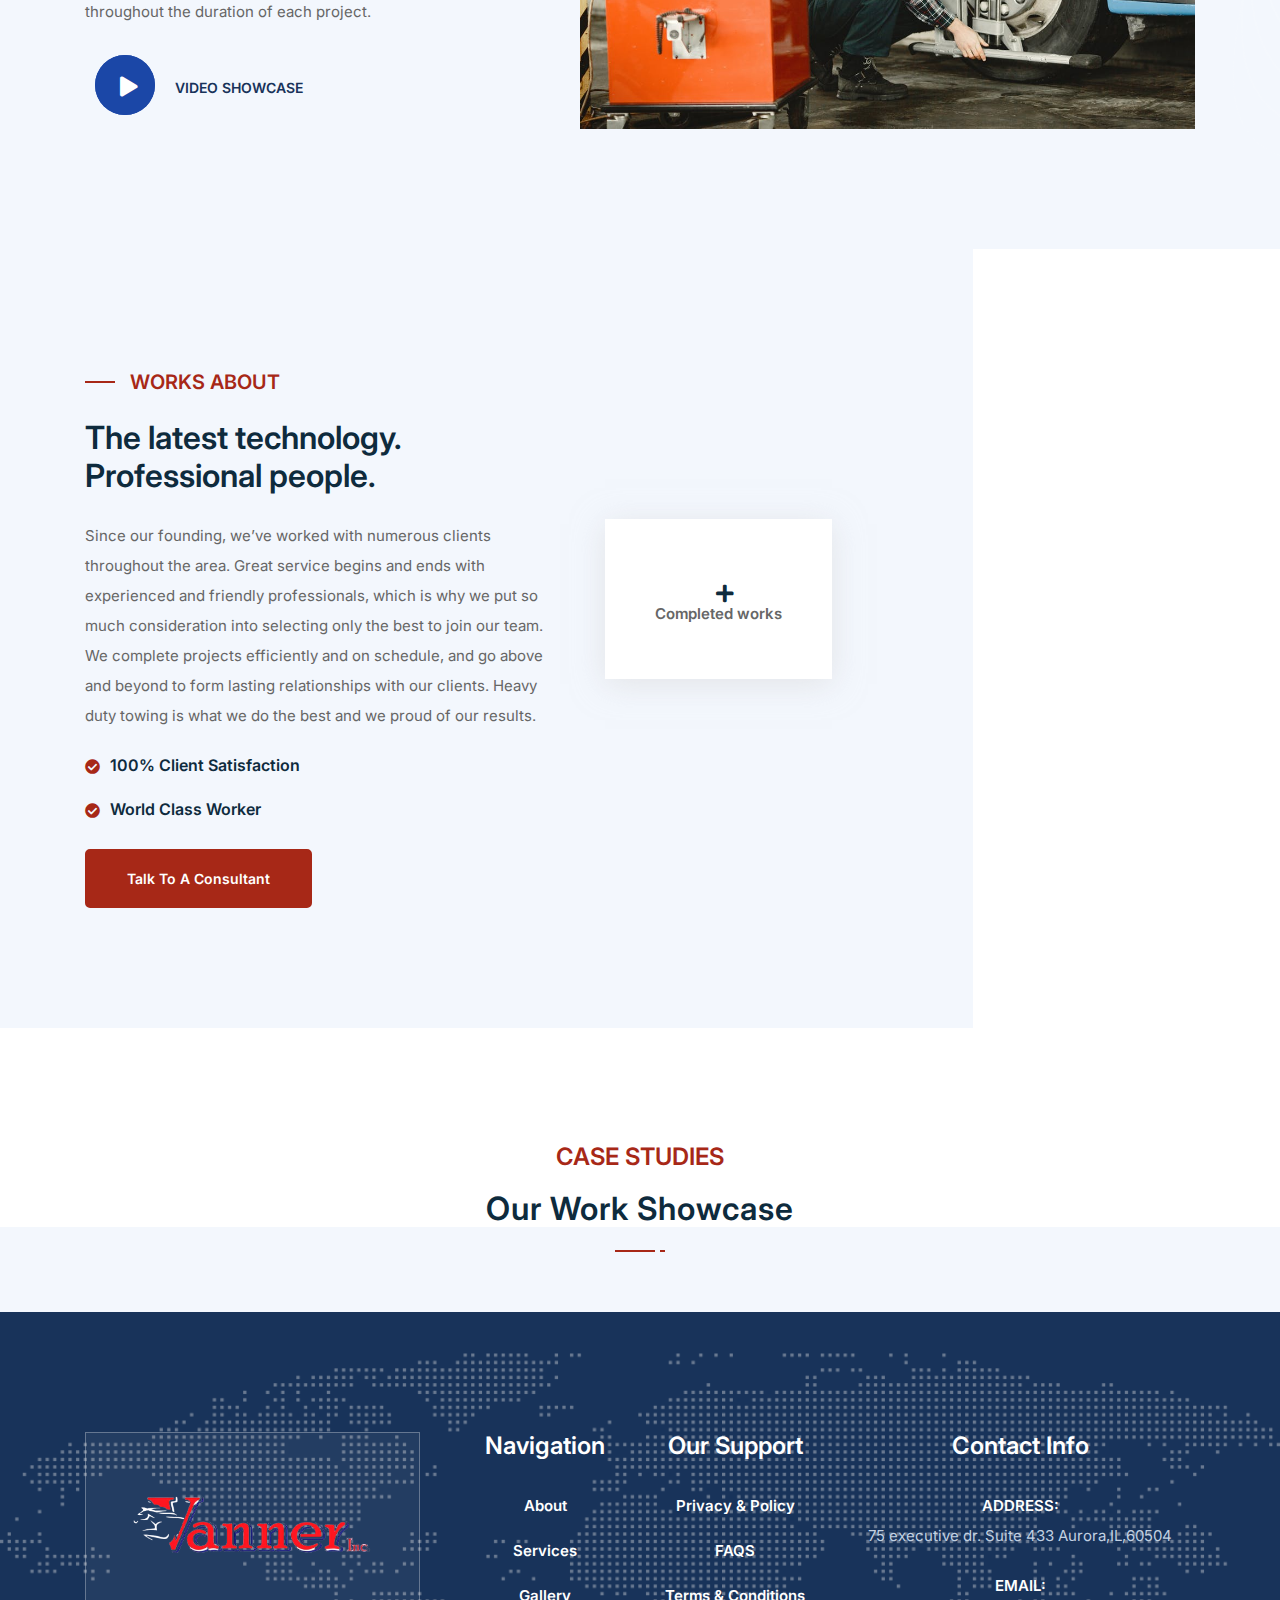
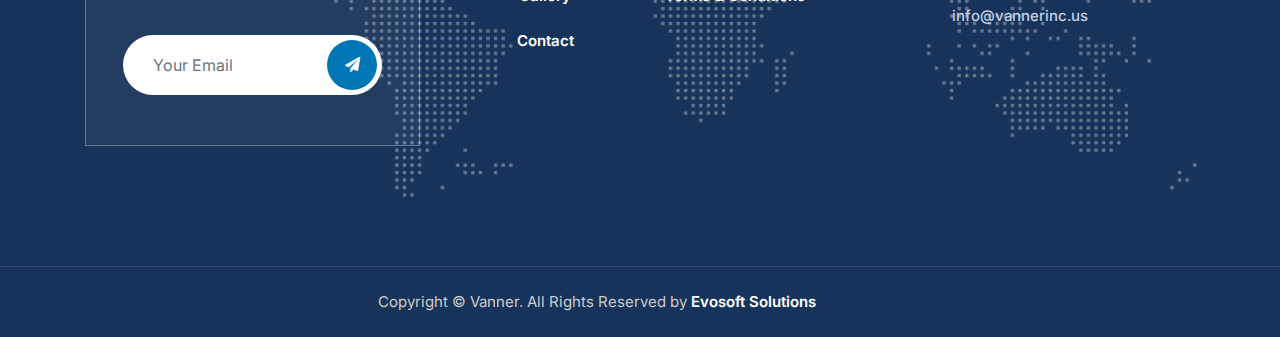
==== commit 783cbb74: "commit" ====
--- a/index.html
+++ b/index.html
@@ -160,7 +160,7 @@
                 <a href="./source/services.html">Services</a>
               </li>
               <li>
-                <a href="#">Gallery</a>
+                <a href="./source/gallery.html">Gallery</a>
               </li>
               <li>
                 <a href="./source/contact.html">Contact</a>
@@ -171,9 +171,24 @@
           <div class="pod_navbar">
             <div class="container">
               <div class="pod_content">
-                <div class="pod_text">WE DO NOT TOW CARS OR PICKUP TRUCKS</div>
+                <div class="pod_text">WE DO NOT TOW CARS OR PICKUP TRUCKS
+                  <div class="pod__images">
+                    <img class="images1" src="/source/assets/img/icon/no.png" alt="">
+                    <img class="images_car" src="/source/assets/img/icon/car1.png" alt="">
+                  </div>
+                  <div class="pod__images">
+                    <img class="images1" src="/source/assets/img/icon/no.png" alt="">
+                    <img class="images_car" src="/source/assets/img/icon/car2.png" alt="">
+                  </div>
+                </div>
+                
     
-                <div class="pod_text2">SEMI TRUCKS AND TRAILERS ONLY</div>
+                <div class="pod_text2">SEMI TRUCKS AND TRAILERS ONLY
+                  <div class="pod__images">
+                    <img class="images1" src="/source/assets/img/icon/1634264.png" alt="">
+                    <img class="images_car" src="/source/assets/img/icon/car3.png" alt="">
+                  </div>
+                </div>
               </div>
             </div>
           </div>
@@ -184,6 +199,8 @@
       
     </header>
     <!-- End Header -->
+
+
 
     <!-- Start Banner 
     ============================================= -->
@@ -214,8 +231,43 @@
     </div>
     <!-- End Banner -->
 
-    <!-- Start Features 
-    ============================================= -->
+    <div class="features-area overflow-hidden bg-gray default-padding">
+      <!-- End Fixed Shpae  -->
+      <div class="container">
+              <!-- Item Grid -->
+              <div class=" item-grid">
+                <!-- Single Item -->
+                <div class="item">
+                  <i class="fa-solid fa-clock"></i>
+                  <p>Fast Quality Service</p>
+                </div>
+                <!-- End Single Item -->
+                <!-- Single Item -->
+                <div class="item">
+                  <i class="fa-solid fa-wrench"></i>
+                  <p>Experienced Mechanics</p>
+                </div>
+                <!-- End Single Item -->
+              <!-- End Item Grid -->
+
+              <!-- Item Grid -->
+                <!-- Single Item -->
+                <div class="item">
+                  <i class="fa-solid fa-check"></i>
+                  <p>Affordable Prices</p>
+                </div>
+                <!-- End Single Item -->
+                <!-- Single Item -->
+                <div class="item">
+                  <i class="fa-solid fa-thumbs-up"></i>
+                  <p>Well Experienced</p>
+                </div>
+                <!-- End Single Item -->
+              </div>
+              <!-- End Item Grid -->
+      </div>
+    </div>
+
     <div class="features-area overflow-hidden bg-gray default-padding">
       <!-- Fixed Shpae  -->
       <div class="fixed-shape shape left bottom">
@@ -242,45 +294,15 @@
             </a>
           </div>
           <div class="col-lg-7 features-box text-center">
-            <div class="row">
-              <!-- Item Grid -->
-              <div class="col-lg-6 col-md-6 item-grid">
-                <!-- Single Item -->
-                <div class="item">
-                  <i class="fa-solid fa-clock"></i>
-                  <p>Fast Quality Service</p>
-                </div>
-                <!-- End Single Item -->
-                <!-- Single Item -->
-                <div class="item">
-                  <i class="fa-solid fa-wrench"></i>
-                  <p>Experienced Mechanics</p>
-                </div>
-                <!-- End Single Item -->
-              </div>
-              <!-- End Item Grid -->
-
-              <!-- Item Grid -->
-              <div class="col-lg-6 col-md-6 item-grid">
-                <!-- Single Item -->
-                <div class="item">
-                  <i class="fa-solid fa-check"></i>
-                  <p>Affordable Prices</p>
-                </div>
-                <!-- End Single Item -->
-                <!-- Single Item -->
-                <div class="item">
-                  <i class="fa-solid fa-thumbs-up"></i>
-                  <p>Well Experienced</p>
-                </div>
-                <!-- End Single Item -->
-              </div>
-              <!-- End Item Grid -->
-            </div>
+            <img src="/source/assets/img/pexels-photo-6720507.jpeg" alt="about image">
           </div>
         </div>
       </div>
     </div>
+
+    <!-- Start Features 
+    ============================================= -->
+
     <!-- End Features Area -->
 
     <!-- Start Works About 
@@ -449,13 +471,10 @@
                     <a href="#">Services</a>
                   </li>
                   <li>
-                    <a href="#">Safety</a>
-                  </li>
-                  <li>
                     <a href="#">Gallery</a>
                   </li>
                   <li>
-                    <a href="#">Blog</a>
+                    <a href="#">Contact</a>
                   </li>
                 </ul>
               </div>
--- a/source/style.css
+++ b/source/style.css
@@ -1453,19 +1453,24 @@
 
 .pod_content {
   display: flex;
-  justify-content: space-between;
+  gap: 2rem;
+  justify-content: end;
 }
 
 .pod_text {
   font-family: 'Inter', sans-serif;
-
+  display: flex;
+  gap: 2rem;
+  align-items: center;
   font-weight: 600;
   color:rgb(194, 53, 53);
 }
 
 .pod_text2 {
   font-family: 'Inter', sans-serif;
-
+  display: flex;
+  gap: 2rem;
+  align-items: center;
   font-weight: 600;
   color:rgb(53, 194, 84);
 }
@@ -1988,6 +1993,22 @@
 }
 
 .double-items > .row div {
+  height: auto;
+}
+
+.images1 {
+  width: 15px;
+  height: auto;
+}
+
+.pod__images {
+  display: flex;
+ align-items: flex-end;
+  flex-direction: column
+}
+
+.images_car{
+  width: 50px;
   height: auto;
 }
 
@@ -3434,6 +3455,49 @@
   z-index: 1;
 }
 
+
+.item-grid {
+  opacity: 1;
+  z-index: 1000;
+  justify-content: center;
+  display: grid;
+  grid-template-columns: 1fr 1fr 1fr 1fr;
+  gap: 3rem;
+
+}
+
+.item {
+  text-align: center;
+  justify-content: center;
+  height: 100%;
+}
+
+.services__content {
+  display: flex;
+  justify-content: space-between;
+  grid: 2rem;
+}
+
+.services__list h3{
+  color: var(--primary);
+  font-weight: 600;
+  font-family: 'Inter', sans-serif;
+  font-size: 30px;
+}
+
+.services__list li {
+  color: var(--primary2);
+}
+
+.gallary__title {
+  justify-content: center;
+  text-align: center;
+  color: var(--primary);
+  font-weight: 600;
+  font-family: 'Inter', sans-serif;
+  font-size: 30px;
+}
+
 .features-area .item h5 {
   font-weight: 600;
 }
@@ -3442,12 +3506,7 @@
   margin: 0;
 }
 
-.features-area .item-grid:first-child {
-  margin-top: 50px;
-}
-
 .features-area .item-grid .item {
-  margin-top: 30px;
   transition: all 0.35s ease-in-out;
 }
 
@@ -7690,7 +7749,7 @@
   top: 0px;
   width: 100%;
   height: 100%;
-  z-index: 999999;
+  z-index: 999;
   background: url(assets/img/1493.gif) center no-repeat #ffffff;
   text-align: center;
 }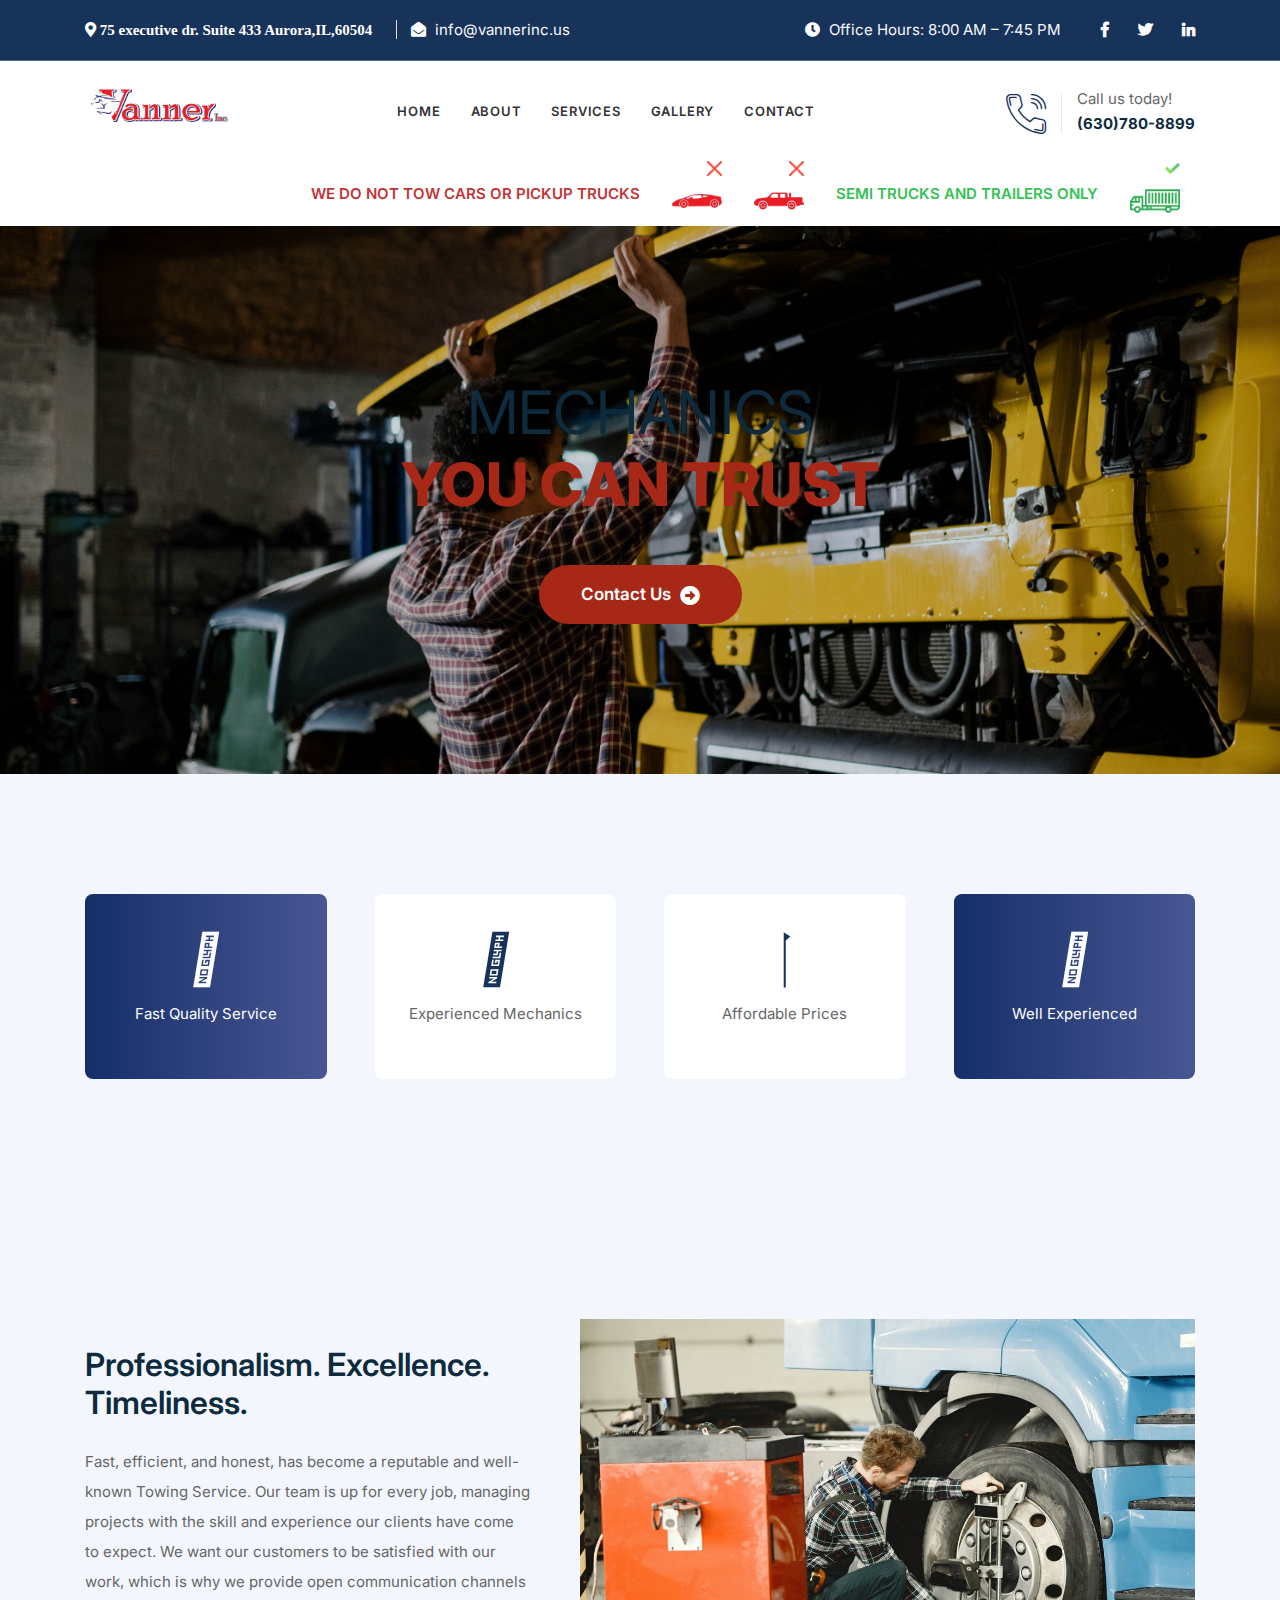
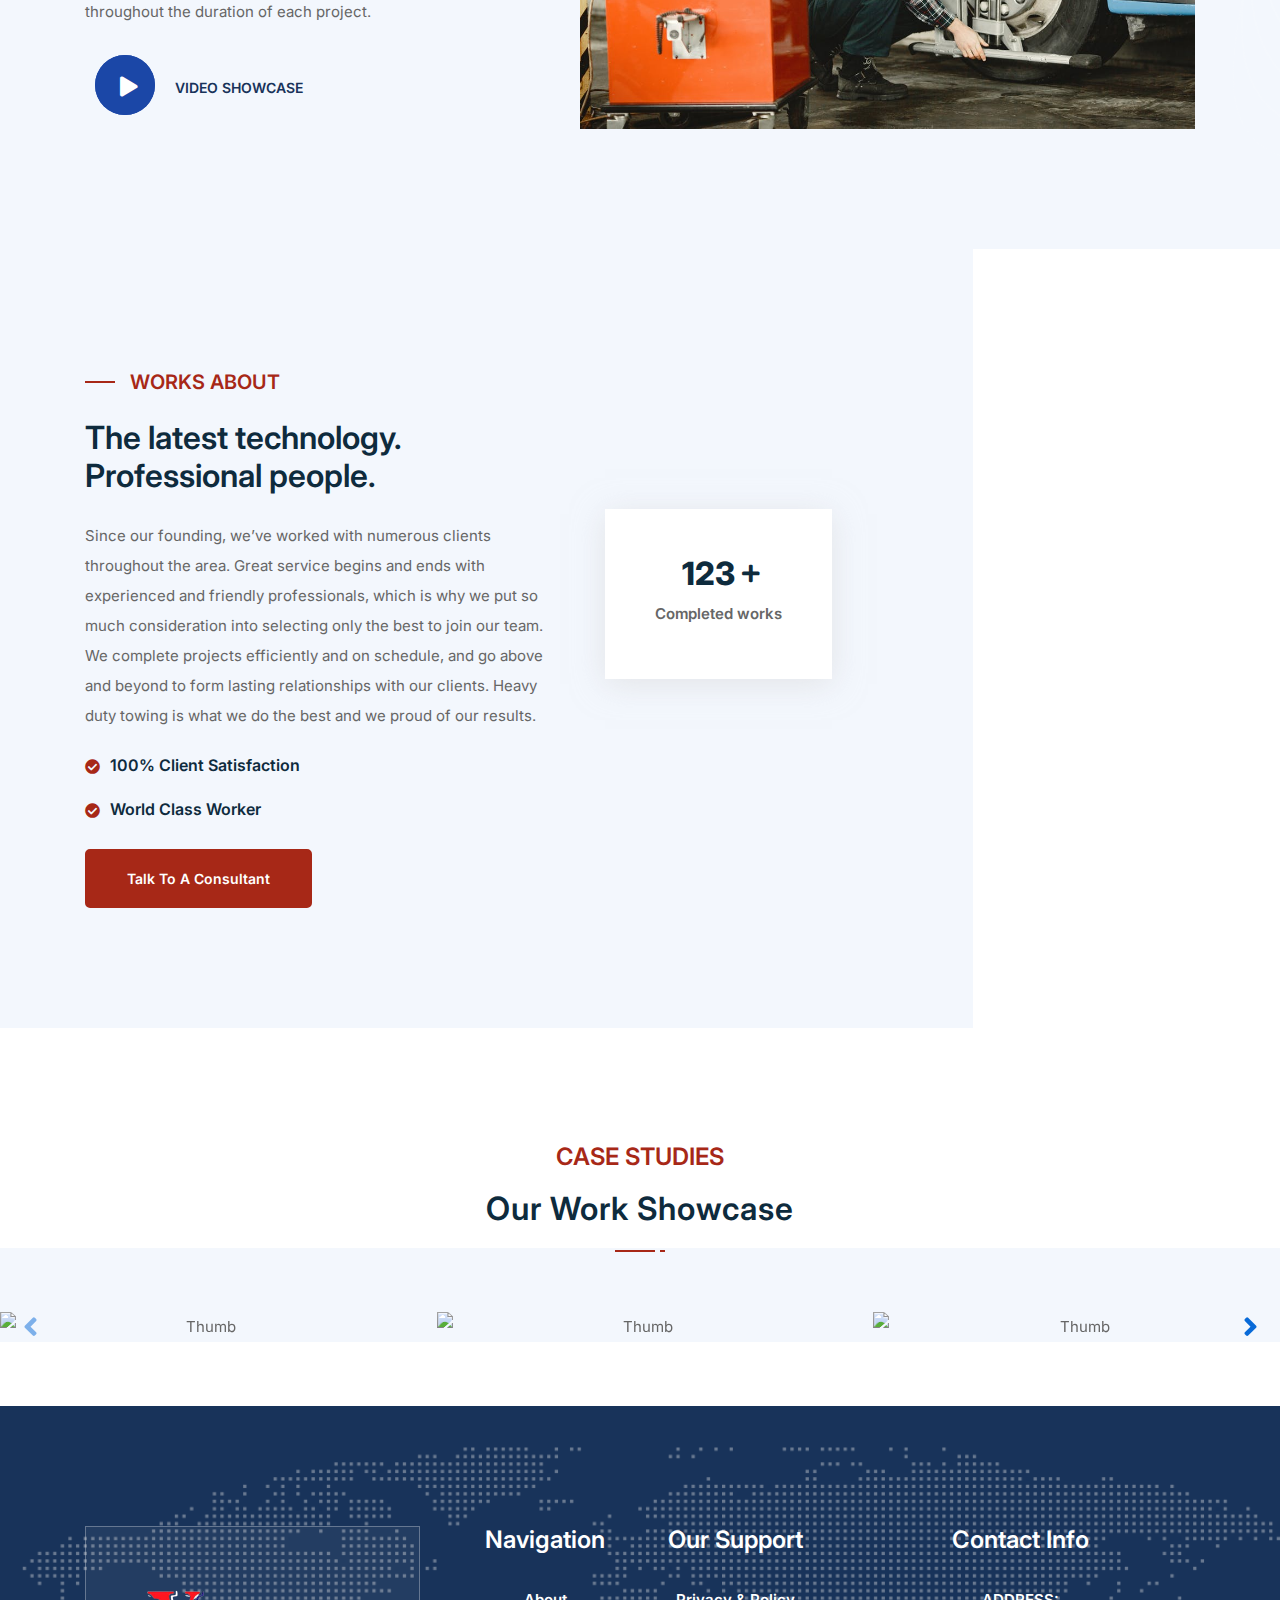
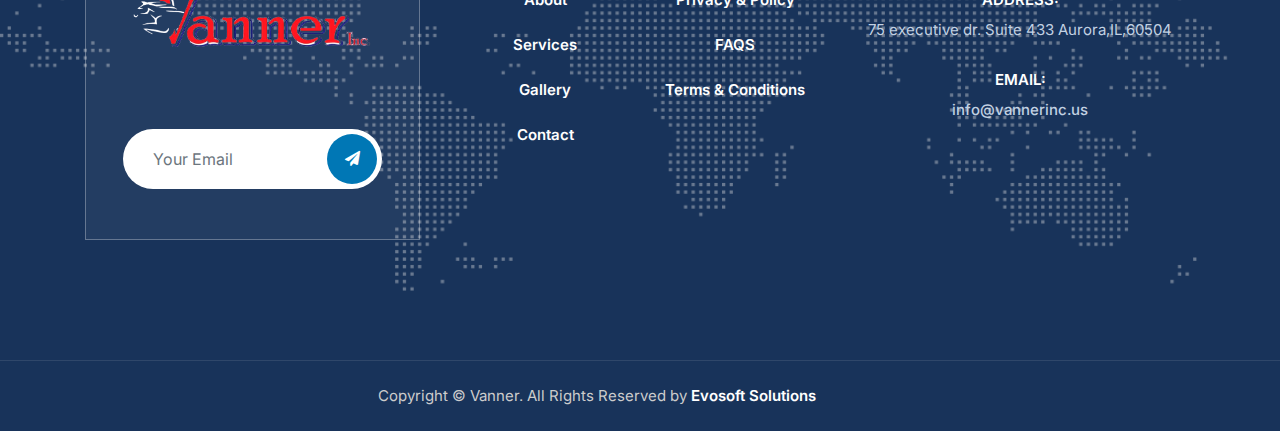
==== commit 8ad40970: "commit" ====
--- a/index.html
+++ b/index.html
@@ -151,7 +151,7 @@
               data-out="fadeOutUp"
             >
               <li>
-                <a href="#">Home</a>
+                <a href="/index.html">Home</a>
               </li>
               <li>
                 <a href="./source/about-us.html">About</a>
--- a/source/style.css
+++ b/source/style.css
@@ -7752,4 +7752,39 @@
   z-index: 999;
   background: url(assets/img/1493.gif) center no-repeat #ffffff;
   text-align: center;
-}+}
+
+
+@media (max-width: 991px) {
+  .item-grid {
+    grid-template-columns: 1fr 1fr;
+  }
+
+  .services__content {
+    display: block;
+    justify-content: center;
+    text-align: center;
+  }
+}
+
+
+@media (max-width: 780px) {
+.pod_navbar {
+  display: none;
+}
+
+.services__list {
+  margin-top: 2rem;
+}
+
+.services__list h3 {
+  font-size: 20px;
+}
+}
+
+
+@media (max-width: 490px) {
+  .item-grid {
+    grid-template-columns: 1fr;
+  }
+  }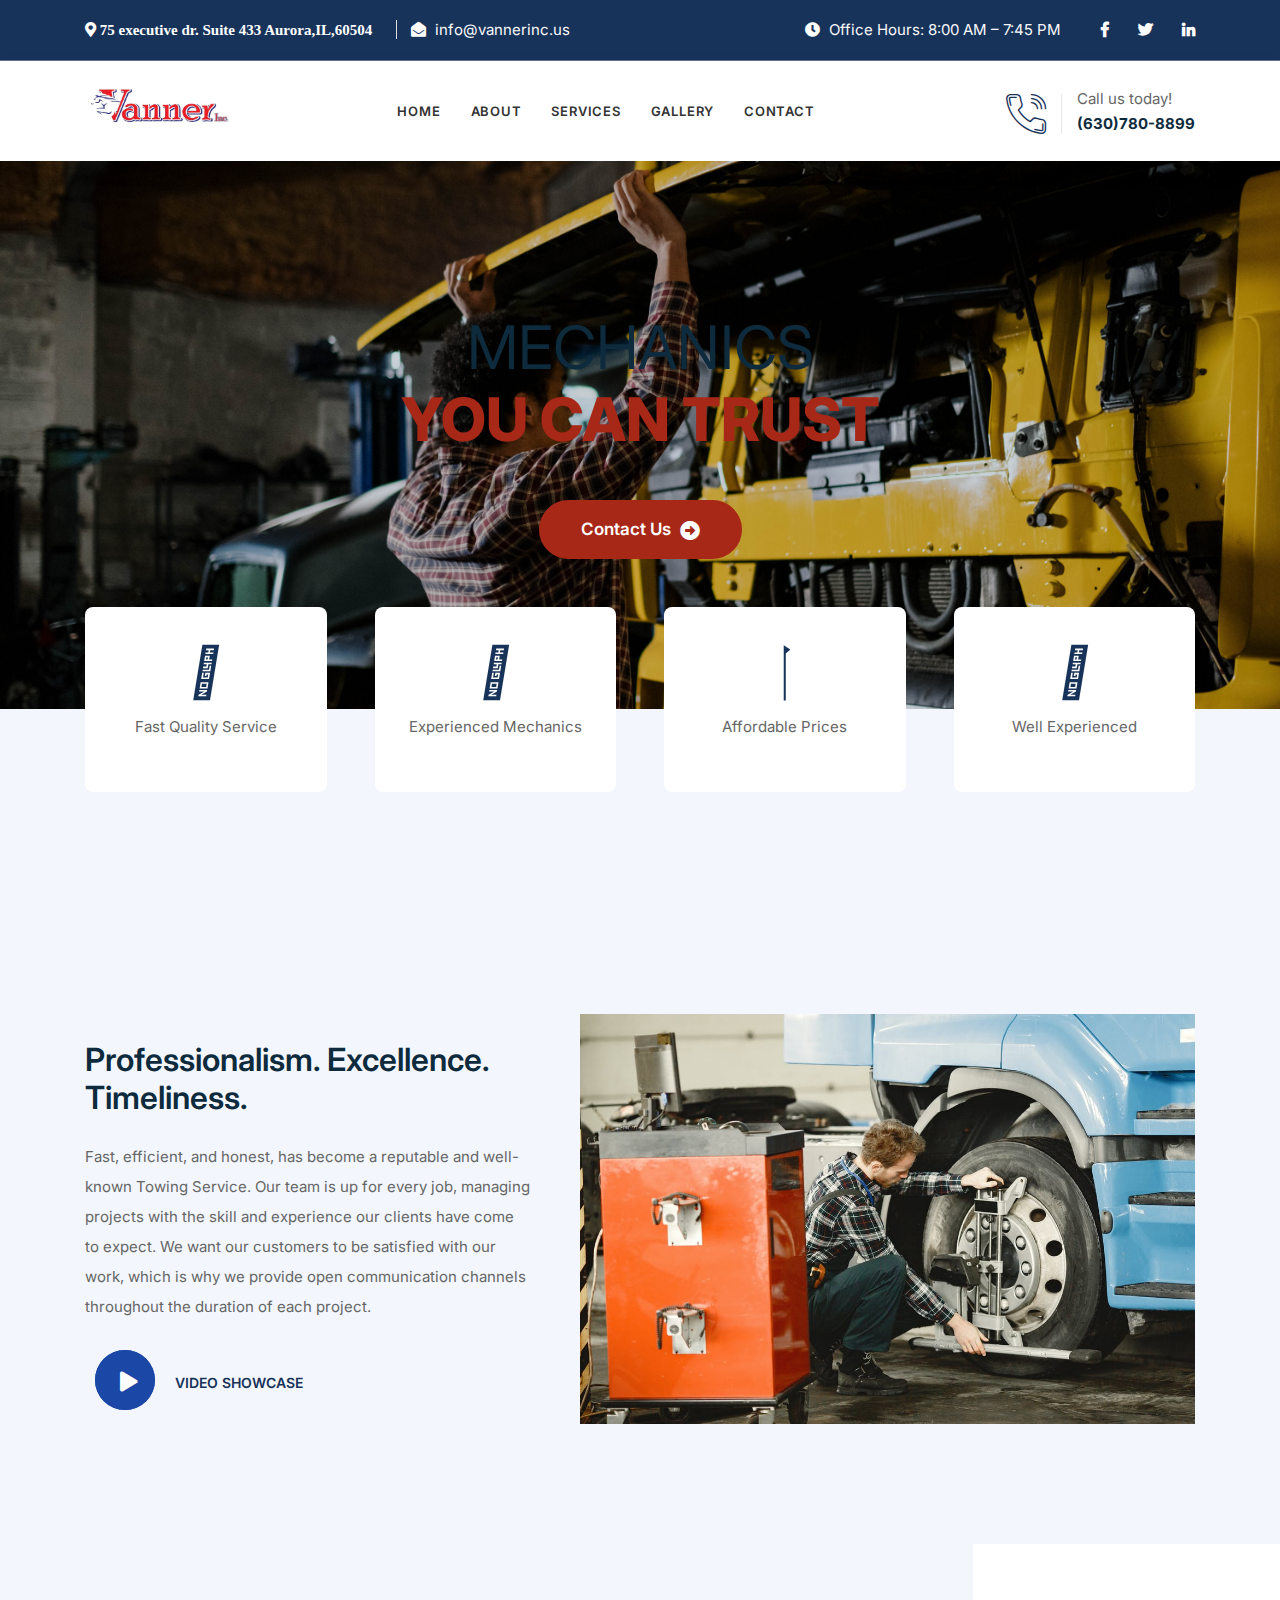
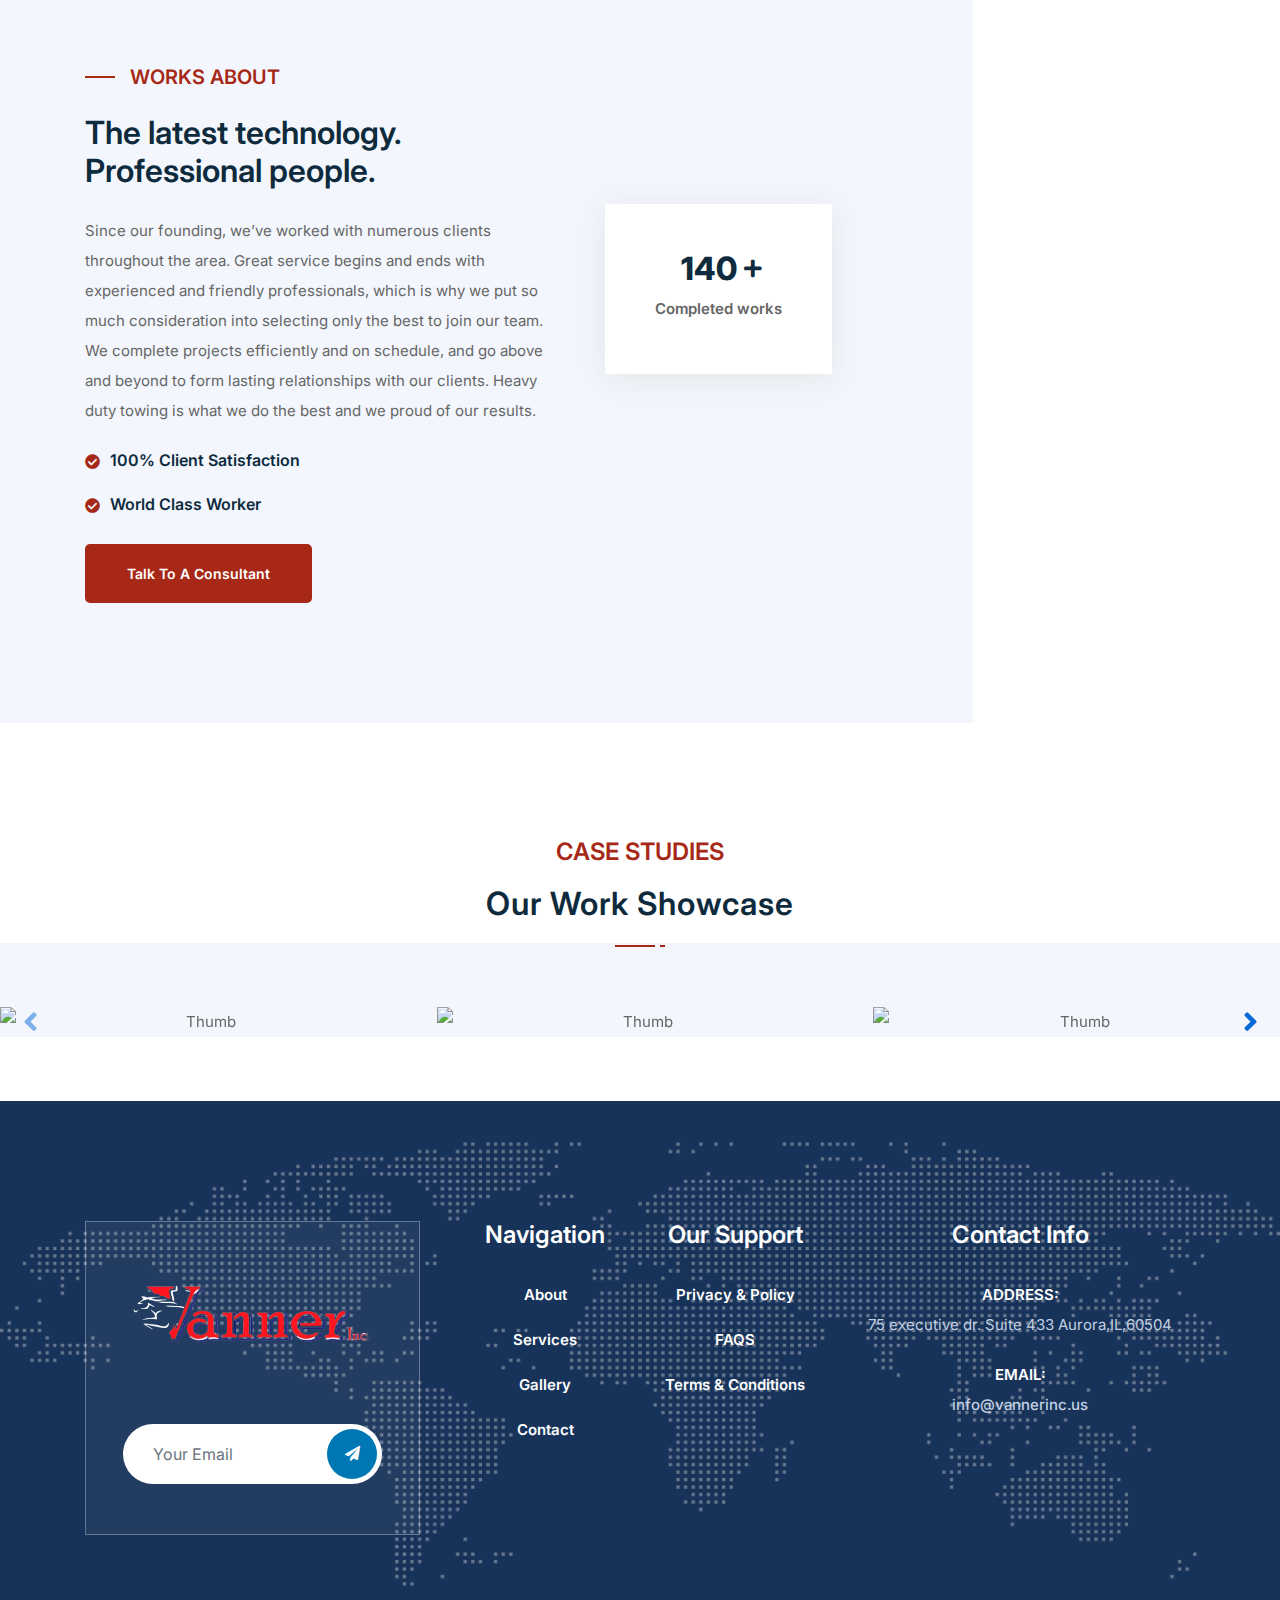
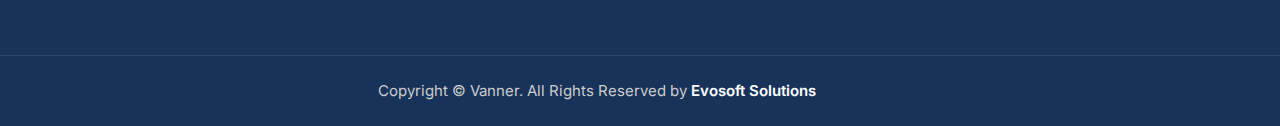
==== commit aefee26a: "commit" ====
--- a/index.html
+++ b/index.html
@@ -168,39 +168,60 @@
             </ul>
           </div>
           <!-- /.navbar-collapse -->
-          <div class="pod_navbar">
-            <div class="container">
-              <div class="pod_content">
-                <div class="pod_text">WE DO NOT TOW CARS OR PICKUP TRUCKS
-                  <div class="pod__images">
-                    <img class="images1" src="/source/assets/img/icon/no.png" alt="">
-                    <img class="images_car" src="/source/assets/img/icon/car1.png" alt="">
-                  </div>
-                  <div class="pod__images">
-                    <img class="images1" src="/source/assets/img/icon/no.png" alt="">
-                    <img class="images_car" src="/source/assets/img/icon/car2.png" alt="">
-                  </div>
+        </div>
+        <!-- <marquee scrolldelay="20" class="pod_navbar">
+          <div class="container">
+            <div class="pod_content">
+              <div class="pod_text">
+                WE DO NOT TOW CARS OR PICKUP TRUCKS
+                <div class="pod__images">
+                  <img
+                    class="images1"
+                    src="/source/assets/img/icon/no.png"
+                    alt=""
+                  />
+                  <img
+                    class="images_car"
+                    src="/source/assets/img/icon/car1.png"
+                    alt=""
+                  />
                 </div>
-                
-    
-                <div class="pod_text2">SEMI TRUCKS AND TRAILERS ONLY
-                  <div class="pod__images">
-                    <img class="images1" src="/source/assets/img/icon/1634264.png" alt="">
-                    <img class="images_car" src="/source/assets/img/icon/car3.png" alt="">
-                  </div>
+                <div class="pod__images">
+                  <img
+                    class="images1"
+                    src="/source/assets/img/icon/no.png"
+                    alt=""
+                  />
+                  <img
+                    class="images_car"
+                    src="/source/assets/img/icon/car2.png"
+                    alt=""
+                  />
                 </div>
               </div>
-            </div>
-          </div>
-        </div>
+
+              <div class="pod_text2">
+                SEMI TRUCKS AND TRAILERS ONLY
+                <div class="pod__images">
+                  <img
+                    class="images1"
+                    src="/source/assets/img/icon/1634264.png"
+                    alt=""
+                  />
+                  <img
+                    class="images_car"
+                    src="/source/assets/img/icon/car3.png"
+                    alt=""
+                  />
+                </div>
+              </div>
+            </div>
+          </div>
+        </marquee> -->
       </nav>
       <!-- End Navigation -->
-
-      
     </header>
     <!-- End Header -->
-
-
 
     <!-- Start Banner 
     ============================================= -->
@@ -214,10 +235,7 @@
                   MECHANICS
                   <strong>YOU CAN TRUST</strong>
                 </h2>
-                <!-- <p class="wow fadeInLeft header--text">
-                  The Best Transportation Solutions provider in US Coasts. This
-                  is Vanner.
-                </p> -->
+
                 <a
                   class="btn circle btn-theme effect btn-md wow fadeInUp"
                   href="#"
@@ -231,49 +249,36 @@
     </div>
     <!-- End Banner -->
 
+    <div class="features-area bg-gray">
+      <!-- End Fixed Shpae  -->
+      <div class="container">
+        <div class="item__content">
+          <div class="item-grid">
+            <div class="item">
+              <i class="fa-solid fa-clock"></i>
+              <p>Fast Quality Service</p>
+            </div>
+
+            <div class="item">
+              <i class="fa-solid fa-wrench"></i>
+              <p>Experienced Mechanics</p>
+            </div>
+
+            <div class="item">
+              <i class="fa-solid fa-check"></i>
+              <p>Affordable Prices</p>
+            </div>
+
+            <div class="item">
+              <i class="fa-solid fa-thumbs-up"></i>
+              <p>Well Experienced</p>
+            </div>
+          </div>
+        </div>
+      </div>
+    </div>
+
     <div class="features-area overflow-hidden bg-gray default-padding">
-      <!-- End Fixed Shpae  -->
-      <div class="container">
-              <!-- Item Grid -->
-              <div class=" item-grid">
-                <!-- Single Item -->
-                <div class="item">
-                  <i class="fa-solid fa-clock"></i>
-                  <p>Fast Quality Service</p>
-                </div>
-                <!-- End Single Item -->
-                <!-- Single Item -->
-                <div class="item">
-                  <i class="fa-solid fa-wrench"></i>
-                  <p>Experienced Mechanics</p>
-                </div>
-                <!-- End Single Item -->
-              <!-- End Item Grid -->
-
-              <!-- Item Grid -->
-                <!-- Single Item -->
-                <div class="item">
-                  <i class="fa-solid fa-check"></i>
-                  <p>Affordable Prices</p>
-                </div>
-                <!-- End Single Item -->
-                <!-- Single Item -->
-                <div class="item">
-                  <i class="fa-solid fa-thumbs-up"></i>
-                  <p>Well Experienced</p>
-                </div>
-                <!-- End Single Item -->
-              </div>
-              <!-- End Item Grid -->
-      </div>
-    </div>
-
-    <div class="features-area overflow-hidden bg-gray default-padding">
-      <!-- Fixed Shpae  -->
-      <div class="fixed-shape shape left bottom">
-        <img src="/source/assets/img/shape/3.png" alt="Shape" />
-      </div>
-      <!-- End Fixed Shpae  -->
       <div class="container">
         <div class="row align-center">
           <div class="col-lg-5 why-us">
@@ -294,7 +299,10 @@
             </a>
           </div>
           <div class="col-lg-7 features-box text-center">
-            <img src="/source/assets/img/pexels-photo-6720507.jpeg" alt="about image">
+            <img
+              src="/source/assets/img/pexels-photo-6720507.jpeg"
+              alt="about image"
+            />
           </div>
         </div>
       </div>
@@ -432,7 +440,6 @@
     </div>
     <!-- End Case Studies Area -->
 
-
     <!-- Start Footer 
     ============================================= -->
     <footer class="bg-dark text-light">
--- a/source/style.css
+++ b/source/style.css
@@ -3401,7 +3401,7 @@
 /* ============================================================== 
      # Features 
 =================================================================== */
-
+/* 
 .features-area.bottom-shape::after {
   position: absolute;
   left: 0;
@@ -3431,7 +3431,7 @@
   right: 0;
   top: 0;
   opacity: 0.5;
-}
+} */
 
 .features-area .single-item {
   margin-bottom: 30px;
@@ -3439,6 +3439,7 @@
 
 .features-area .item {
   padding: 50px 30px;
+  border-radius: 1px all var(--primary2);
   background: #ffffff;
   border-radius: 8px;
   position: relative;
@@ -3455,10 +3456,14 @@
   z-index: 1;
 }
 
+.item__content {
+  position: relative;
+  top: -102px; 
+}
+
 
 .item-grid {
-  opacity: 1;
-  z-index: 1000;
+  position: relative;
   justify-content: center;
   display: grid;
   grid-template-columns: 1fr 1fr 1fr 1fr;
@@ -3470,6 +3475,7 @@
   text-align: center;
   justify-content: center;
   height: 100%;
+  z-index: -1;
 }
 
 .services__content {
@@ -3510,7 +3516,7 @@
   transition: all 0.35s ease-in-out;
 }
 
-.features-area .item-grid .item:first-child {
+.features-area .item-grid .item {
   margin-top: 0;
 }
 
@@ -3518,24 +3524,19 @@
   padding-left: 35px;
 }
 
-.features-area .item-grid:first-child .item:first-child,
-.features-area .item-grid:last-child .item:last-child,
 .features-area .item-grid .item:hover {
   background: linear-gradient(90deg, rgb(21, 47, 104) 0%, rgb(72, 86, 148) 100%);
-}
-
-.features-area .item-grid:first-child .item:first-child i, 
-.features-area .item-grid:first-child .item:first-child a, 
-.features-area .item-grid:first-child .item:first-child p,
-.features-area .item-grid:last-child .item:last-child i, 
-.features-area .item-grid:last-child .item:last-child a, 
-.features-area .item-grid:last-child .item:last-child p,
+  color: #fff;
+}
+
+
+
 .features-area .item-grid .item:hover i, 
 .features-area .item-grid .item:hover a, 
 .features-area .item-grid .item:hover p {
   color: #ffffff;
   transition: all 0.35s ease-in-out;
-}
+} 
 
 /* Why us */
 .why-us > h5 {
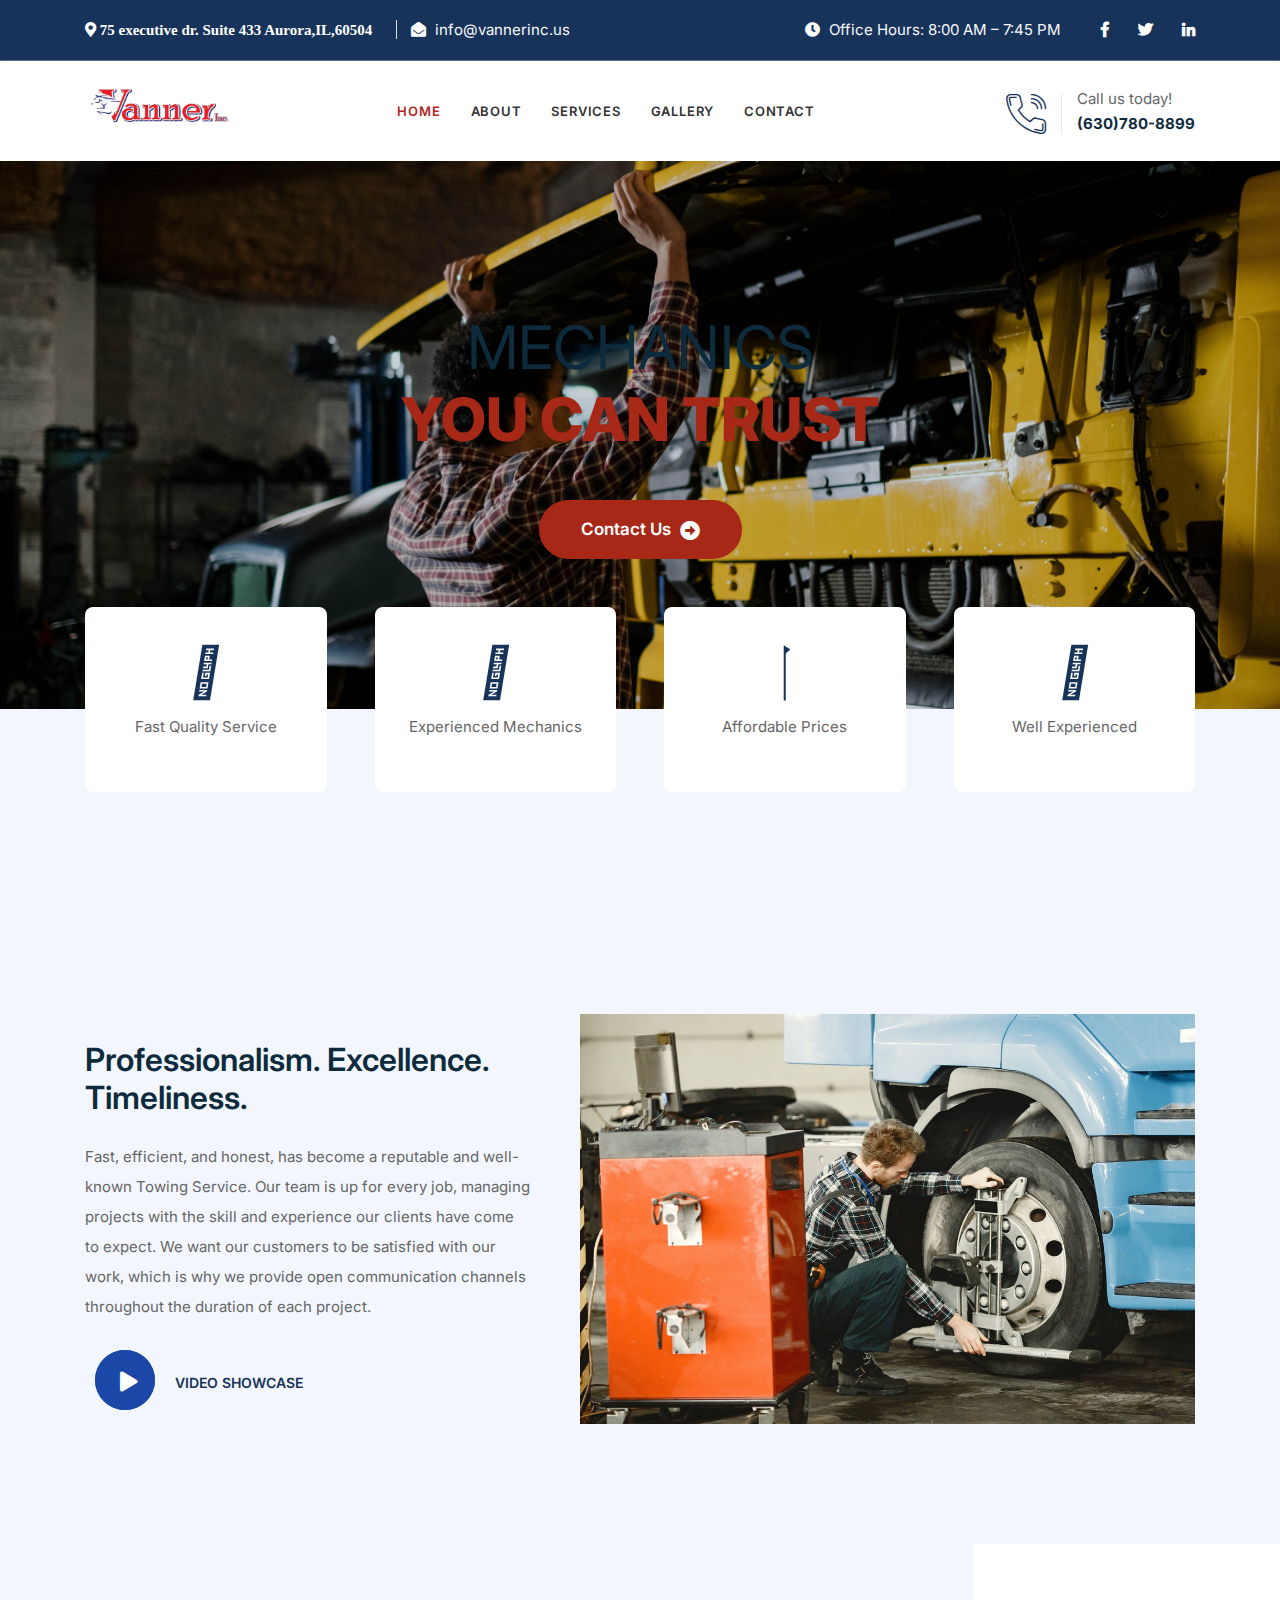
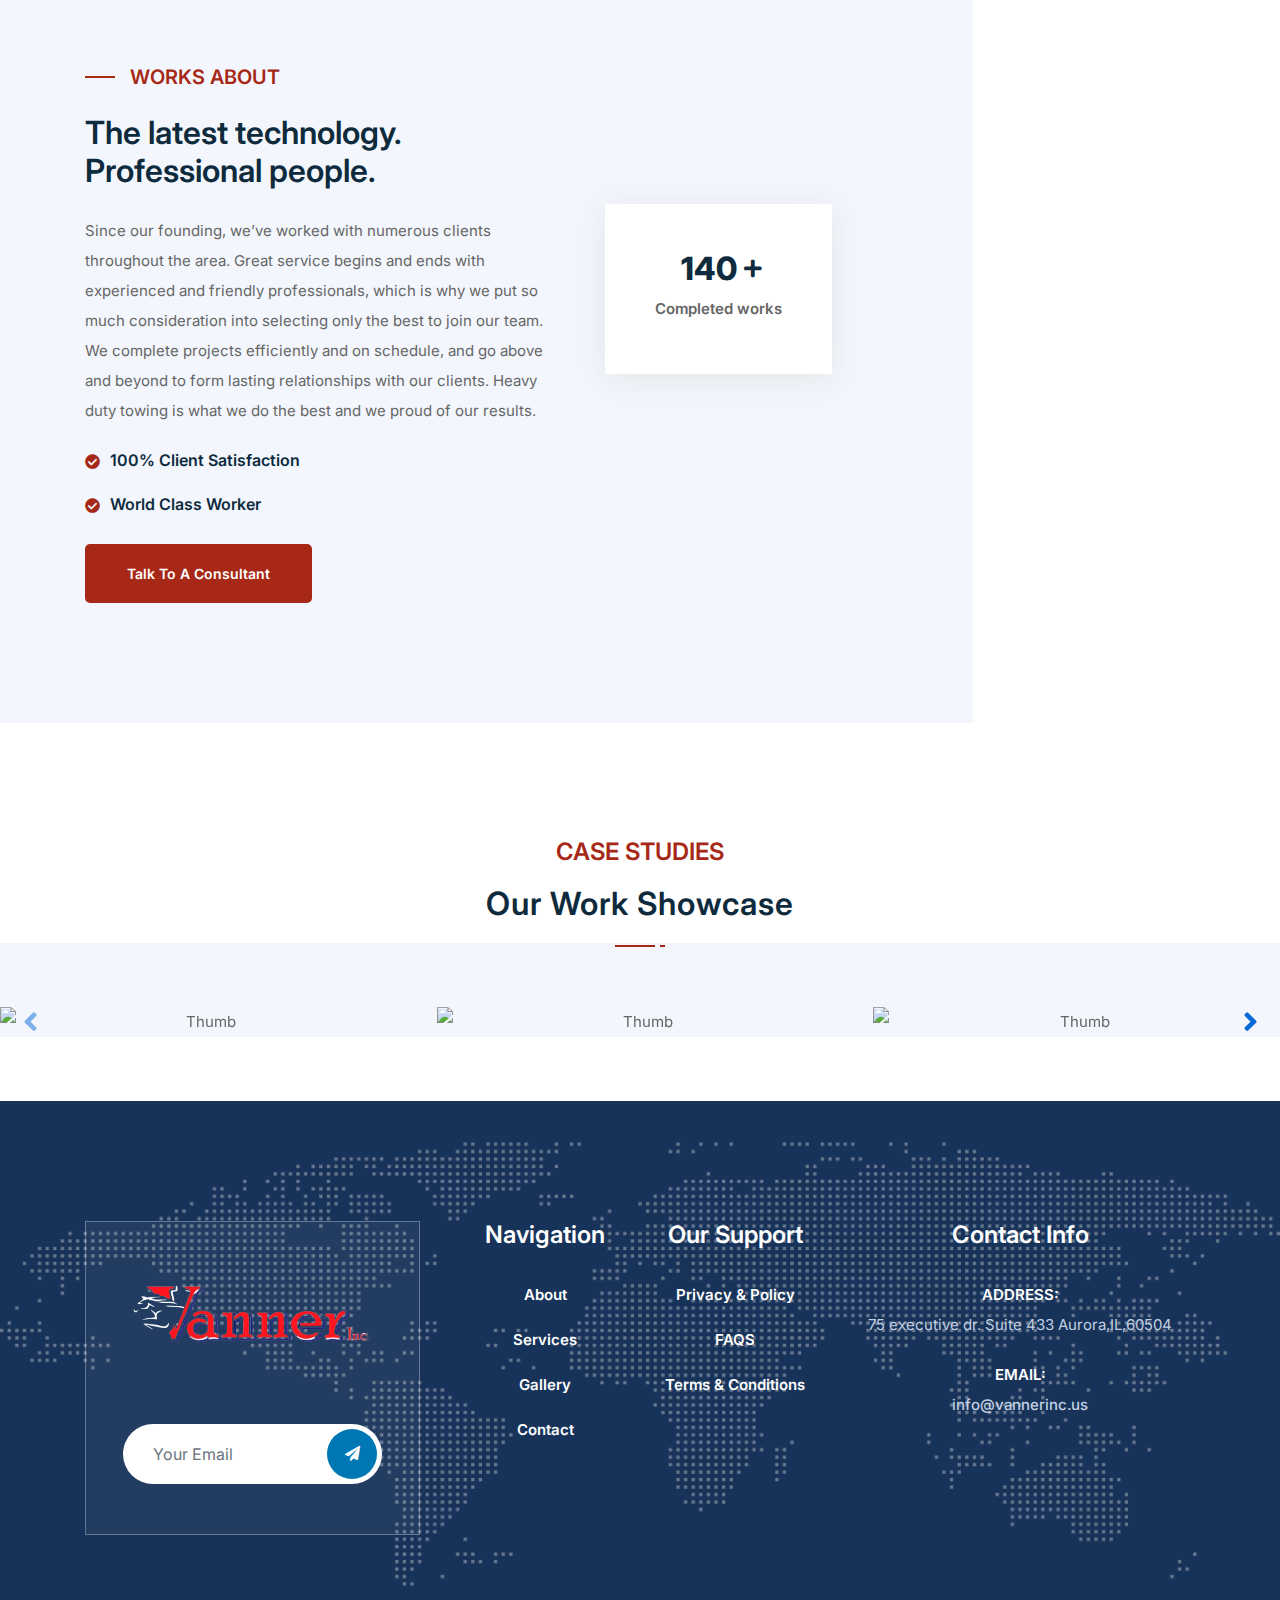
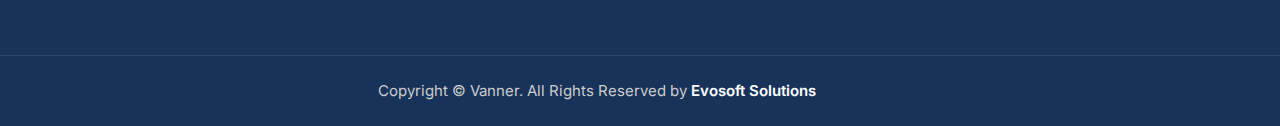
==== commit 3f972b81: "style" ====
--- a/index.html
+++ b/index.html
@@ -150,8 +150,8 @@
               data-in="fadeInDown"
               data-out="fadeOutUp"
             >
-              <li>
-                <a href="/index.html">Home</a>
+              <li class="active">
+                <a  href="/index.html">Home</a>
               </li>
               <li>
                 <a href="./source/about-us.html">About</a>
--- a/source/assets/css/bootsnav.css
+++ b/source/assets/css/bootsnav.css
@@ -587,6 +587,10 @@
   display: none;
 }
 
+nav.navbar.bootsnav ul.nav > li .active {
+  color: var(--primary);
+}
+
 nav.navbar.bootsnav ul.nav > li > a {
   color: #333333;
   background-color: transparent !important;
@@ -1635,7 +1639,7 @@
   }
 
   nav.navbar.bootsnav ul.nav > li.active > a {
-    color: #086AD8;
+    color: #b12727;
   }
 
   nav.navbar.bootsnav.color-yellow ul.nav > li.active > a {
--- a/source/style.css
+++ b/source/style.css
@@ -183,6 +183,8 @@
   color: #0e2b3d;
 }
 
+
+
 a:hover {
   color: #0e2b3d;
 }
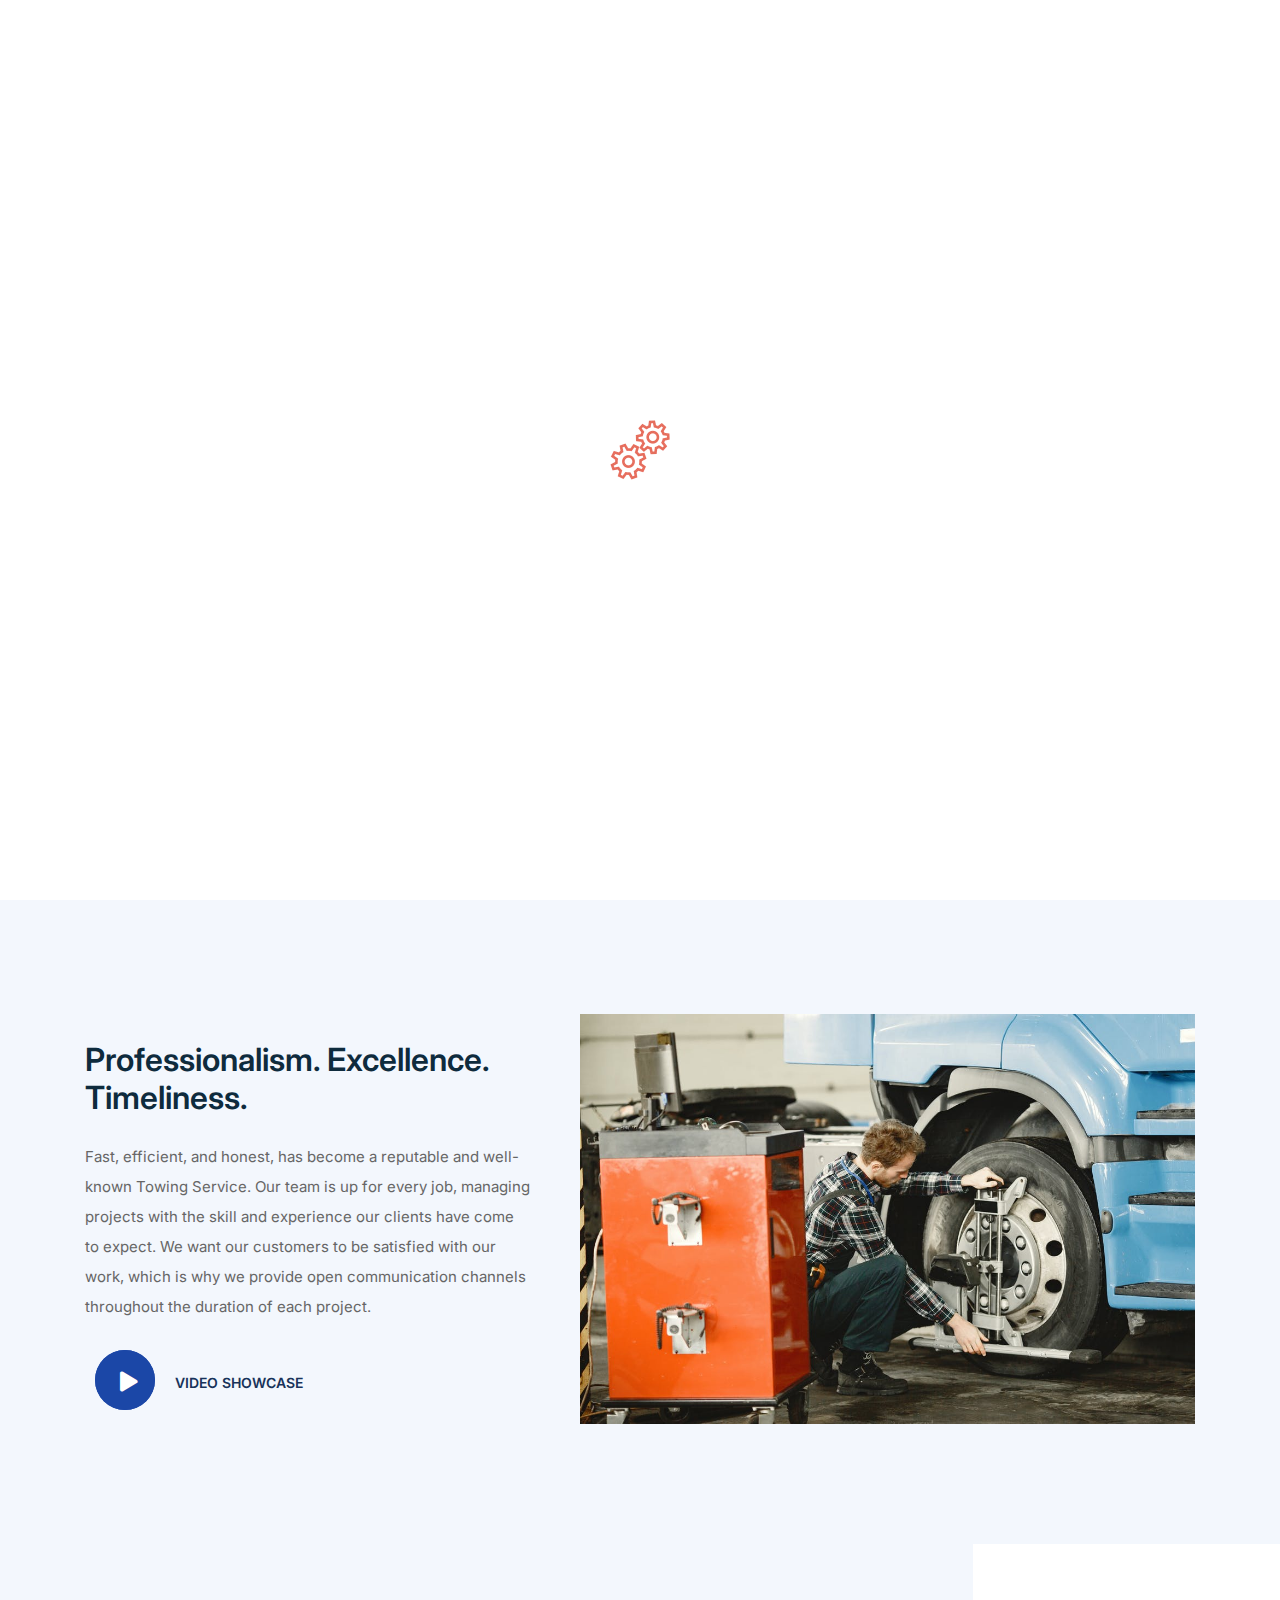
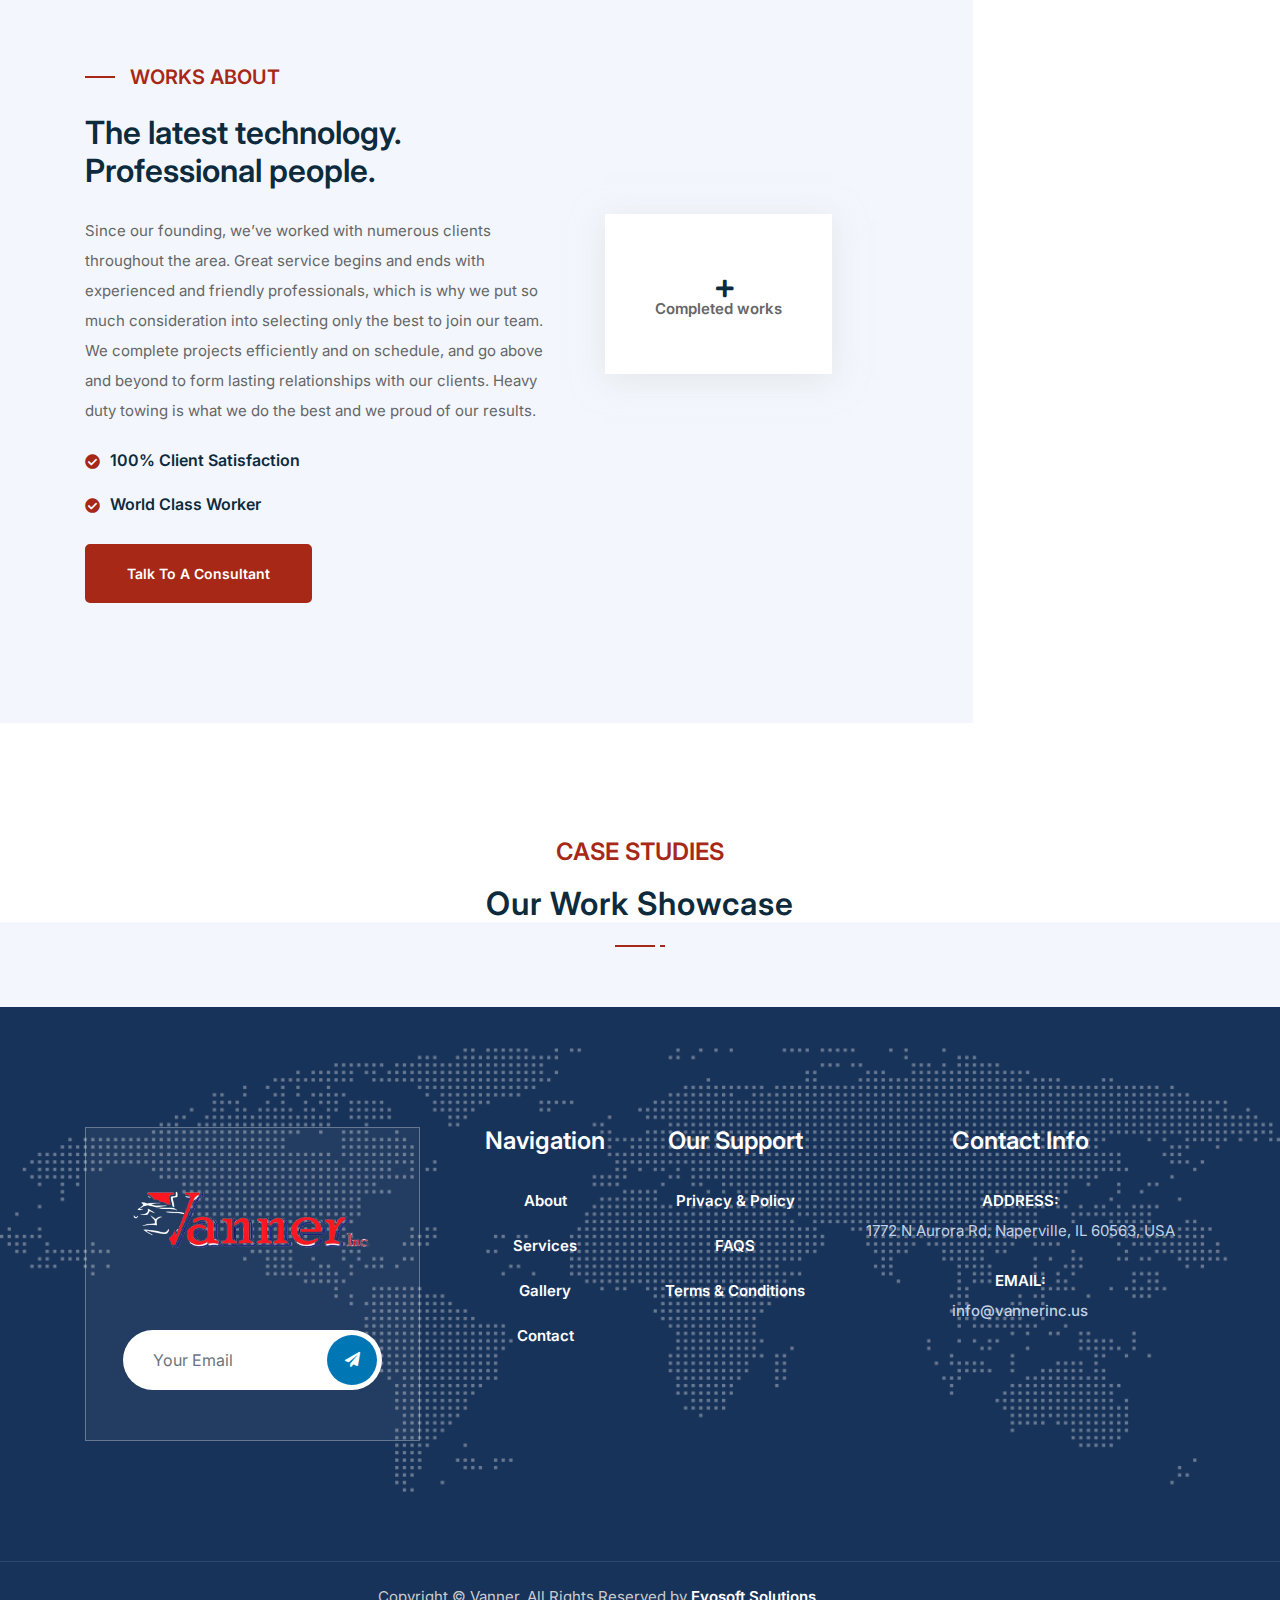
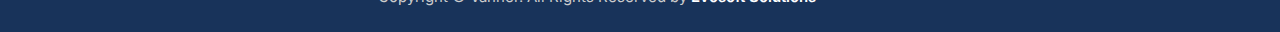
==== commit e67faa74: "commit" ====
--- a/index.html
+++ b/index.html
@@ -11,7 +11,7 @@
     />
 
     <!-- ========== Page Title ========== -->
-    <title>Vanner - Transport and Logistics</title>
+    <title>Vanner</title>
 
     <!-- ========== Favicon Icon ========== -->
     <link
@@ -66,7 +66,7 @@
             <ul>
               <li>
                 <i class="fas fa-map-marker-alt">
-                  75 executive dr. Suite 433 Aurora,IL,60504</i
+                  1772 N Aurora Rd, Naperville, IL 60563, USA</i
                 >
               </li>
               <li><i class="fas fa-envelope-open"></i> info@vannerinc.us</li>
@@ -116,7 +116,7 @@
             <ul>
               <li class="contact">
                 <i class="flaticon-telephone"></i>
-                <p>Call us today! <strong>(630)780-8899</strong></p>
+                <p>Call us today! <strong>(309)444-6876</strong></p>
               </li>
             </ul>
           </div>
@@ -231,7 +231,7 @@
           <div class="align-bottom">
             <div class="col-md-6 offset-md-3">
               <div class="content align-bottom">
-                <h2 class="wow fadeInDown">
+                <h2 class="wow fadeInDown header__title">
                   MECHANICS
                   <strong>YOU CAN TRUST</strong>
                 </h2>
@@ -470,18 +470,18 @@
             <div class="col-lg-2 col-md-6 item">
               <div class="f-item link">
                 <h4 class="widget-title">Navigation</h4>
-                <ul>
-                  <li>
-                    <a href="#">About</a>
-                  </li>
-                  <li>
-                    <a href="#">Services</a>
-                  </li>
-                  <li>
-                    <a href="#">Gallery</a>
-                  </li>
-                  <li>
-                    <a href="#">Contact</a>
+                <ul class="footer__list">
+                  <li>
+                    <a href="/source/about-us.html">About</a>
+                  </li>
+                  <li>
+                    <a href="/source/services.html">Services</a>
+                  </li>
+                  <li>
+                    <a href="/source/gallery.html">Gallery</a>
+                  </li>
+                  <li>
+                    <a href="/source/contact.html">Contact</a>
                   </li>
                 </ul>
               </div>
@@ -510,7 +510,7 @@
                   <ul>
                     <li>
                       <strong>Address:</strong>
-                      75 executive dr. Suite 433 Aurora,IL,60504
+                      1772 N Aurora Rd, Naperville, IL 60563, USA
                     </li>
                     <li>
                       <strong>Email:</strong>
--- a/source/style.css
+++ b/source/style.css
@@ -2042,6 +2042,7 @@
 
 .banner-area .content h2 {
   font-size: 60px;
+  color: #fff;
   margin-bottom: 25px;
 }
 
@@ -3441,13 +3442,19 @@
 
 .features-area .item {
   padding: 50px 30px;
-  border-radius: 1px all var(--primary2);
-  background: #ffffff;
+  background: linear-gradient(90deg, rgb(21, 47, 104) 0%, rgb(72, 86, 148) 100%);
   border-radius: 8px;
   position: relative;
   z-index: 1;
   overflow: hidden;
 }
+
+.features-area .item-grid .item i, 
+.features-area .item-grid .item a, 
+.features-area .item-grid .item p {
+  color: #ffffff;
+  transition: all 0.35s ease-in-out;
+} 
 
 .features-area .item > i {
   display: inline-block;
@@ -3477,7 +3484,6 @@
   text-align: center;
   justify-content: center;
   height: 100%;
-  z-index: -1;
 }
 
 .services__content {
@@ -3526,10 +3532,10 @@
   padding-left: 35px;
 }
 
-.features-area .item-grid .item:hover {
+/* .features-area .item-grid .item:hover {
   background: linear-gradient(90deg, rgb(21, 47, 104) 0%, rgb(72, 86, 148) 100%);
   color: #fff;
-}
+} */
 
 
 
